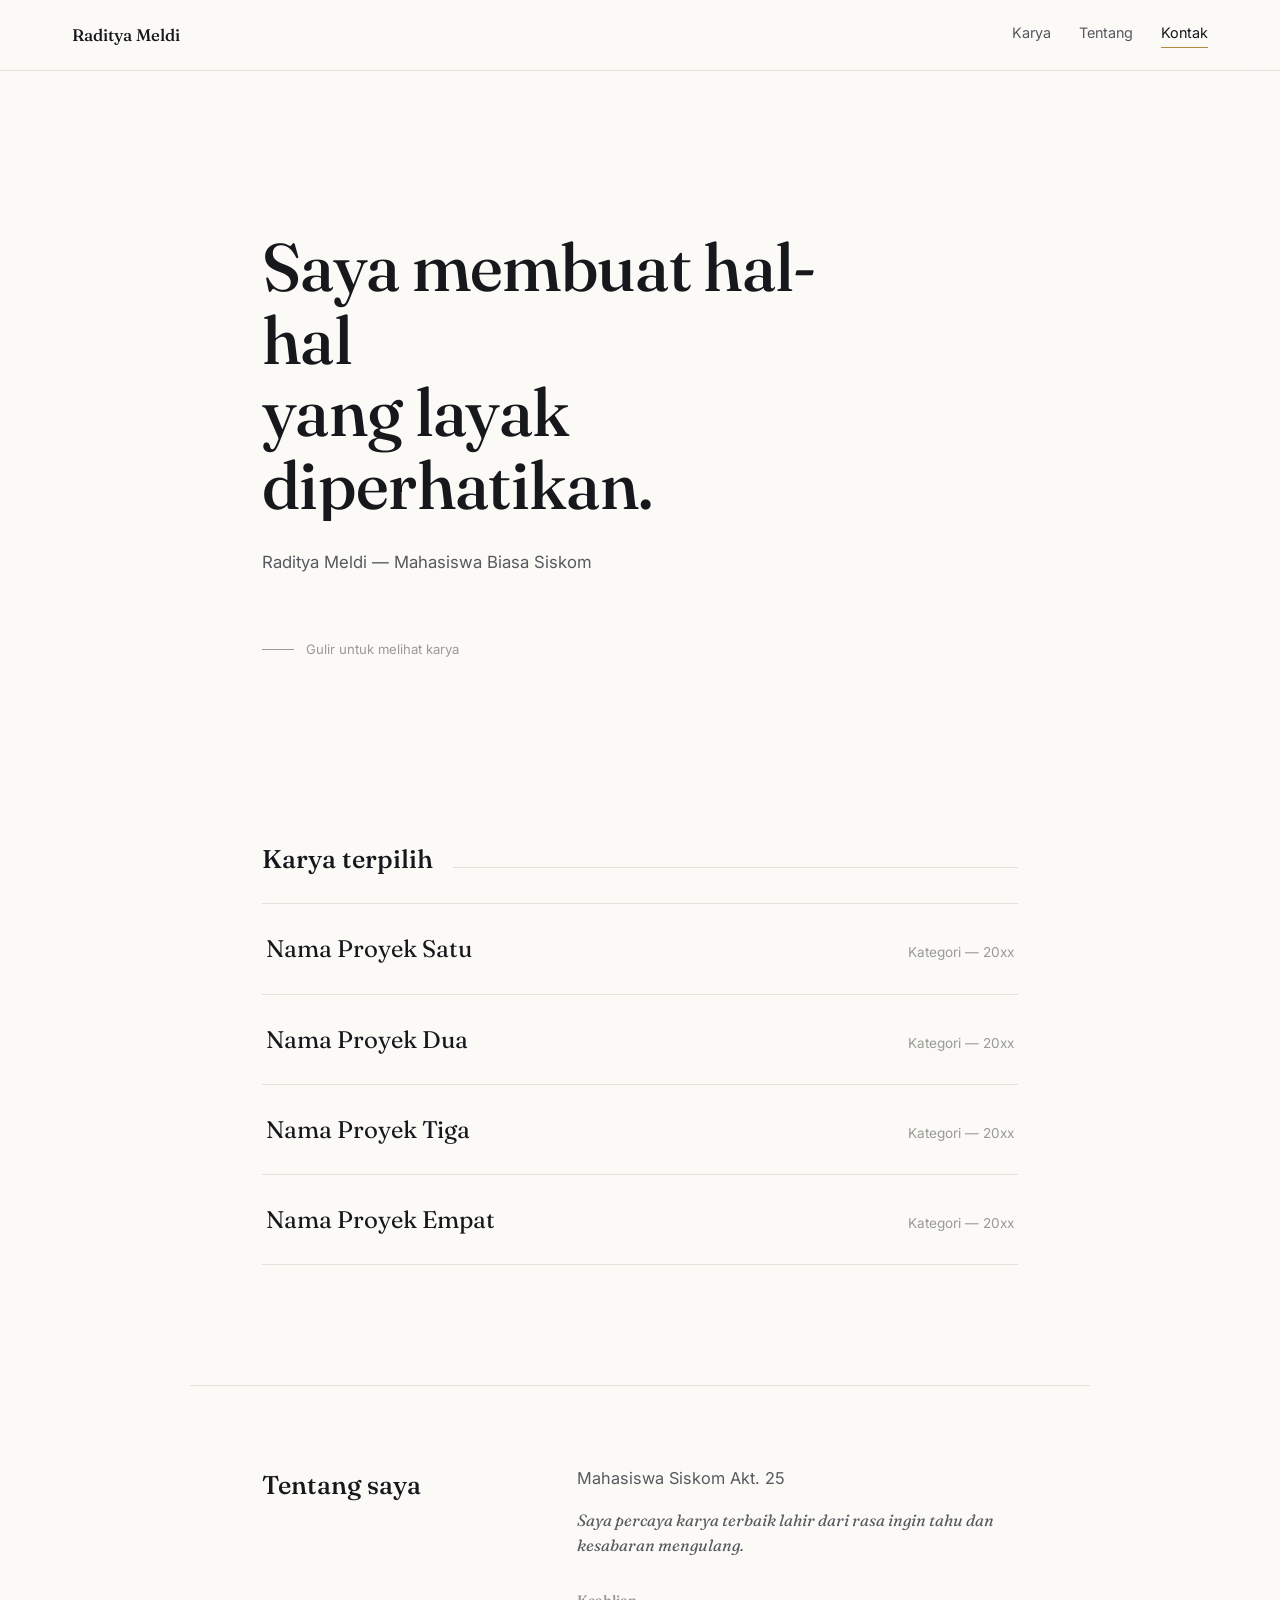
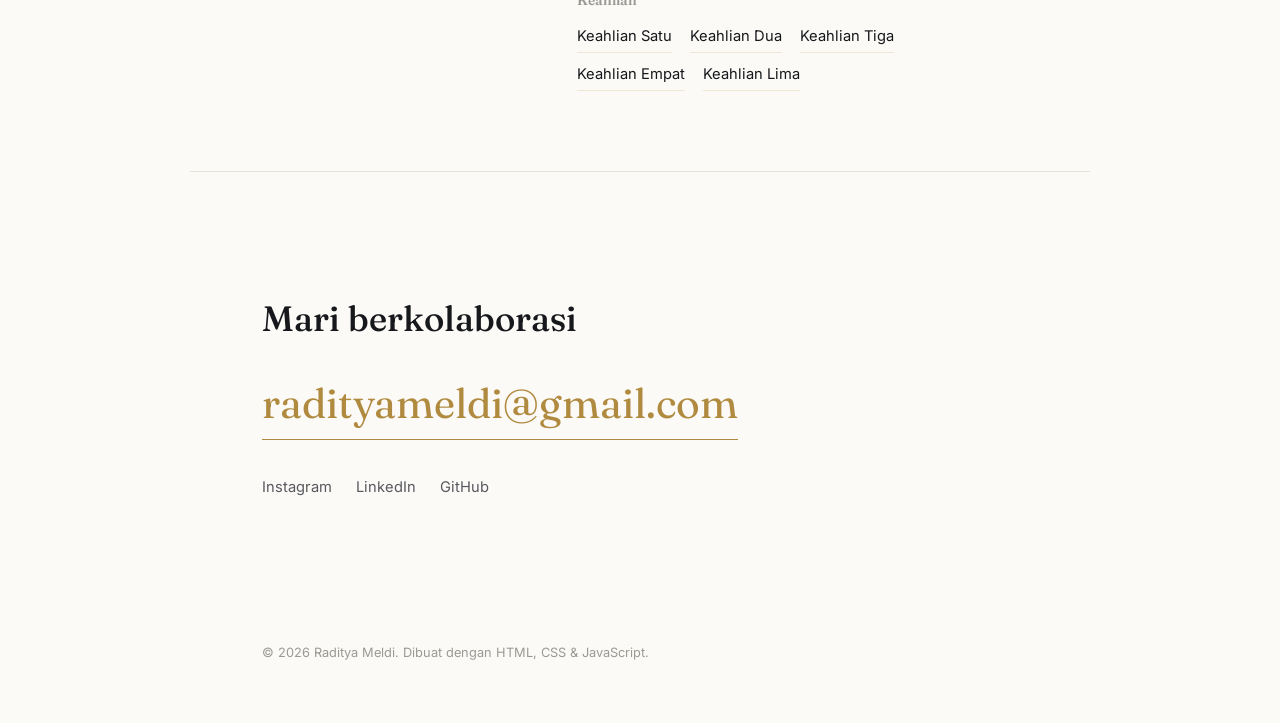
==== index.html @ feaafec4 "Update index.html" ====
<!DOCTYPE html>
<html lang="id">
<head>
<meta charset="UTF-8">
<meta name="viewport" content="width=device-width, initial-scale=1.0">
<title>Raditya Meldi — Portofolio</title>
<meta name="description" content="Portofolio pribadi Raditya Meldi — karya, tentang, dan kontak.">

<link rel="preconnect" href="https://fonts.googleapis.com">
<link rel="preconnect" href="https://fonts.gstatic.com" crossorigin>
<link href="https://fonts.googleapis.com/css2?family=Fraunces:ital,opsz,wght@0,9..144,400;0,9..144,500;0,9..144,600;1,9..144,400&family=Inter:wght@400;500;600&display=swap" rel="stylesheet">

<link rel="stylesheet" href="style.css">
</head>
<body>

<a href="#konten" class="skip-link">Lewati ke konten</a>

<header class="site-header">
  <a href="#" class="logo">Raditya Meldi</a>
  <nav class="main-nav" aria-label="Navigasi utama">
    <a href="#karya" data-nav="karya">Karya</a>
    <a href="#tentang" data-nav="tentang">Tentang</a>
    <a href="#kontak" data-nav="kontak">Kontak</a>
  </nav>
</header>

<main id="konten">

  <!-- ===== HERO ===== -->
  <section class="hero">
    <h1 class="hero-title">
      <span class="line-wrap"><span class="line">Saya membuat hal-hal</span></span>
      <span class="line-wrap"><span class="line">yang layak diperhatikan.</span></span>
    </h1>
    <p class="hero-sub">
      Raditya Meldi — Mahasiswa Biasa Siskom
    </p>
    <div class="scroll-cue">
      <span class="scroll-line" aria-hidden="true"></span>
      <span>Gulir untuk melihat karya</span>
    </div>
  </section>

  <!-- ===== KARYA / WORK ===== -->
  <section class="work" id="karya">
    <div class="section-head">
      <h2>Karya terpilih</h2>
      <span class="section-rule" aria-hidden="true"></span>
    </div>

    <ul class="project-list" id="projectList">
      <li class="project-row" data-color="#B08A3E">
        <a href="#" class="project-link">
          <span class="project-title">Nama Proyek Satu</span>
          <span class="project-meta">Kategori — 20xx</span>
        </a>
      </li>
      <li class="project-row" data-color="#5B6B73">
        <a href="#" class="project-link">
          <span class="project-title">Nama Proyek Dua</span>
          <span class="project-meta">Kategori — 20xx</span>
        </a>
      </li>
      <li class="project-row" data-color="#7C6A55">
        <a href="#" class="project-link">
          <span class="project-title">Nama Proyek Tiga</span>
          <span class="project-meta">Kategori — 20xx</span>
        </a>
      </li>
      <li class="project-row" data-color="#3F5147">
        <a href="#" class="project-link">
          <span class="project-title">Nama Proyek Empat</span>
          <span class="project-meta">Kategori — 20xx</span>
        </a>
      </li>
    </ul>

    <!-- Kotak pratinjau yang mengikuti kursor saat hover di baris proyek -->
    <div class="project-preview" id="projectPreview" aria-hidden="true"></div>
  </section>

  <!-- ===== TENTANG / ABOUT ===== -->
  <section class="about" id="tentang">
    <div class="about-head">
      <h2>Tentang saya</h2>
    </div>
    <div class="about-body">
      <p>
        Mahasiswa Siskom Akt. 25
      </p>
      <p class="about-tagline">
        Saya percaya karya terbaik lahir dari rasa ingin tahu dan kesabaran mengulang.
      </p>

      <div class="skills">
        <h3>Keahlian</h3>
        <ul class="skills-list">
          <li>Keahlian Satu</li>
          <li>Keahlian Dua</li>
          <li>Keahlian Tiga</li>
          <li>Keahlian Empat</li>
          <li>Keahlian Lima</li>
        </ul>
      </div>
    </div>
  </section>

  <!-- ===== KONTAK / CONTACT ===== -->
  <section class="contact" id="kontak">
    <h2>Mari berkolaborasi</h2>
    <a href="mailto:radityameldi@gmail.com" class="contact-email">radityameldi@gmail.com</a>
    <nav class="social-links" aria-label="Tautan sosial">
      <a href="https://www.instagram.com/raditya_meldi" target="_blank" rel="noopener">Instagram</a>
      <a href="#" target="_blank" rel="noopener">LinkedIn</a>
      <a href="https://github.com/radityameldi" target="_blank" rel="noopener">GitHub</a>
    </nav>
  </section>

</main>

<footer class="site-footer">
  <p>© <span id="year"></span> Raditya Meldi. Dibuat dengan HTML, CSS &amp; JavaScript.</p>
</footer>

<script src="app.js"></script>
</body>
</html>
---- style.css ----
/* ============================================
   TOKEN — ganti nilai di sini untuk mengubah
   tema warna & tipografi di seluruh halaman
   ============================================ */
:root {
  --paper: #fbfaf7;
  --ink: #17181c;
  --ink-soft: #58595f;
  --ink-faint: #9a9a95;
  --accent: #b08a3e;
  --accent-tint: #efe6d3;
  --line: #e4e1d8;

  --font-display: "Fraunces", Georgia, serif;
  --font-body: "Inter", -apple-system, BlinkMacSystemFont, sans-serif;

  --max-width: 900px;
  --edge: clamp(24px, 6vw, 72px);

  --ease: cubic-bezier(0.4, 0, 0.2, 1);
}

/* ============================================
   RESET DASAR
   ============================================ */
*, *::before, *::after { box-sizing: border-box; }

html {
  scroll-behavior: smooth;
}

body {
  margin: 0;
  background: var(--paper);
  color: var(--ink);
  font-family: var(--font-body);
  font-size: 16px;
  line-height: 1.55;
  -webkit-font-smoothing: antialiased;
}

h1, h2, h3 {
  font-family: var(--font-display);
  font-weight: 500;
  margin: 0;
  color: var(--ink);
}

p { margin: 0 0 1em; }

a {
  color: inherit;
  text-decoration: none;
}

ul { list-style: none; margin: 0; padding: 0; }

img { max-width: 100%; display: block; }

/* Fokus keyboard yang jelas terlihat */
a:focus-visible,
button:focus-visible {
  outline: 2px solid var(--accent);
  outline-offset: 3px;
  border-radius: 2px;
}

.skip-link {
  position: absolute;
  left: -999px;
  top: auto;
  background: var(--ink);
  color: var(--paper);
  padding: 12px 20px;
  z-index: 100;
}
.skip-link:focus {
  left: var(--edge);
  top: 16px;
}

@media (prefers-reduced-motion: reduce) {
  html { scroll-behavior: auto; }
  *, *::before, *::after {
    animation-duration: 0.01ms !important;
    transition-duration: 0.01ms !important;
  }
}

/* ============================================
   HEADER
   ============================================ */
.site-header {
  position: sticky;
  top: 0;
  z-index: 20;
  display: flex;
  align-items: center;
  justify-content: space-between;
  padding: 22px var(--edge);
  background: color-mix(in srgb, var(--paper) 88%, transparent);
  backdrop-filter: blur(8px);
  border-bottom: 1px solid var(--line);
}

.logo {
  font-family: var(--font-display);
  font-size: 1.05rem;
  font-weight: 500;
}

.main-nav {
  display: flex;
  gap: 28px;
}

.main-nav a {
  font-size: 0.9rem;
  color: var(--ink-soft);
  position: relative;
  padding-bottom: 3px;
  transition: color 0.25s var(--ease);
}

.main-nav a::after {
  content: "";
  position: absolute;
  left: 0;
  bottom: 0;
  width: 100%;
  height: 1px;
  background: var(--accent);
  transform: scaleX(0);
  transform-origin: left;
  transition: transform 0.3s var(--ease);
}

.main-nav a:hover,
.main-nav a.active {
  color: var(--ink);
}

.main-nav a:hover::after,
.main-nav a.active::after {
  transform: scaleX(1);
}

/* ============================================
   HERO
   ============================================ */
.hero {
  max-width: var(--max-width);
  margin: 0 auto;
  padding: clamp(80px, 16vw, 160px) var(--edge) clamp(60px, 10vw, 100px);
}

.hero-title {
  font-size: clamp(2.4rem, 6vw, 4.2rem);
  line-height: 1.08;
  letter-spacing: -0.01em;
  max-width: 14ch;
}

.line-wrap {
  display: block;
  overflow: hidden;
}

.line {
  display: block;
  transform: translateY(110%);
  opacity: 0;
  transition: transform 0.9s var(--ease), opacity 0.9s var(--ease);
}

body.loaded .line-wrap:nth-child(1) .line { transition-delay: 0.05s; }
body.loaded .line { transform: translateY(0); opacity: 1; }

.hero-sub {
  margin-top: 28px;
  max-width: 46ch;
  color: var(--ink-soft);
  font-size: 1.05rem;
}

.scroll-cue {
  margin-top: 64px;
  display: flex;
  align-items: center;
  gap: 12px;
  font-size: 0.82rem;
  color: var(--ink-faint);
}

.scroll-line {
  width: 32px;
  height: 1px;
  background: var(--ink-faint);
}

/* ============================================
   WORK / KARYA
   ============================================ */
.work {
  max-width: var(--max-width);
  margin: 0 auto;
  padding: clamp(40px, 8vw, 80px) var(--edge) clamp(80px, 10vw, 120px);
  position: relative;
}

.section-head {
  display: flex;
  align-items: baseline;
  gap: 20px;
  margin-bottom: 24px;
}

.section-head h2 {
  font-size: 1.6rem;
}

.section-rule {
  flex: 1;
  height: 1px;
  background: var(--line);
}

.project-row {
  border-top: 1px solid var(--line);
}

.project-row:last-child {
  border-bottom: 1px solid var(--line);
}

.project-link {
  display: flex;
  align-items: baseline;
  justify-content: space-between;
  gap: 24px;
  padding: 26px 4px;
  transition: padding-left 0.3s var(--ease), color 0.3s var(--ease);
}

.project-link:hover,
.project-link:focus-visible {
  padding-left: 14px;
  color: var(--accent);
}

.project-title {
  font-family: var(--font-display);
  font-size: clamp(1.15rem, 2.4vw, 1.5rem);
}

.project-meta {
  font-size: 0.85rem;
  color: var(--ink-faint);
  white-space: nowrap;
}

/* Pratinjau proyek yang mengikuti kursor (desktop) */
.project-preview {
  position: fixed;
  top: 0;
  left: 0;
  width: 220px;
  height: 150px;
  border-radius: 4px;
  pointer-events: none;
  opacity: 0;
  transform: translate(-50%, -50%) scale(0.9);
  transition: opacity 0.25s var(--ease), transform 0.25s var(--ease);
  z-index: 30;
  box-shadow: 0 20px 40px -12px rgba(0, 0, 0, 0.25);
}

.project-preview.visible {
  opacity: 1;
  transform: translate(-50%, -50%) scale(1);
}

@media (max-width: 720px) {
  .project-preview { display: none; }
}

/* ============================================
   ABOUT / TENTANG
   ============================================ */
.about {
  max-width: var(--max-width);
  margin: 0 auto;
  padding: clamp(40px, 8vw, 80px) var(--edge);
  display: grid;
  grid-template-columns: 1fr 1.6fr;
  gap: 40px;
  border-top: 1px solid var(--line);
}

.about-head h2 {
  font-size: 1.6rem;
  position: sticky;
  top: 100px;
}

.about-body p {
  max-width: 60ch;
  color: var(--ink-soft);
  font-size: 1.02rem;
}

.about-tagline {
  font-style: italic;
  color: var(--ink);
  font-family: var(--font-display);
  font-size: 1.15rem;
}

.skills {
  margin-top: 32px;
}

.skills h3 {
  font-size: 0.85rem;
  font-weight: 600;
  color: var(--ink-faint);
  margin-bottom: 14px;
}

.skills-list {
  display: flex;
  flex-wrap: wrap;
  gap: 10px 18px;
}

.skills-list li {
  font-size: 0.92rem;
  padding-bottom: 4px;
  border-bottom: 1px solid var(--accent-tint);
}

@media (max-width: 640px) {
  .about {
    grid-template-columns: 1fr;
  }
  .about-head h2 { position: static; }
}

/* ============================================
   CONTACT / KONTAK
   ============================================ */
.contact {
  max-width: var(--max-width);
  margin: 0 auto;
  padding: clamp(60px, 12vw, 120px) var(--edge);
  border-top: 1px solid var(--line);
  text-align: left;
}

.contact h2 {
  font-size: clamp(1.6rem, 4vw, 2.2rem);
  margin-bottom: 24px;
}

.contact-email {
  display: inline-block;
  font-family: var(--font-display);
  font-size: clamp(1.6rem, 5vw, 2.6rem);
  color: var(--accent);
  border-bottom: 1px solid currentColor;
  padding-bottom: 4px;
  transition: opacity 0.25s var(--ease);
}

.contact-email:hover { opacity: 0.7; }

.social-links {
  margin-top: 36px;
  display: flex;
  gap: 24px;
}

.social-links a {
  font-size: 0.92rem;
  color: var(--ink-soft);
  transition: color 0.25s var(--ease);
}

.social-links a:hover { color: var(--ink); }

/* ============================================
   FOOTER
   ============================================ */
.site-footer {
  max-width: var(--max-width);
  margin: 0 auto;
  padding: 24px var(--edge) 48px;
  font-size: 0.8rem;
  color: var(--ink-faint);
}

/* ============================================
   RESPONSIVE — mobile
   ============================================ */
@media (max-width: 560px) {
  .site-header {
    padding: 18px 20px;
  }
  .main-nav {
    gap: 16px;
  }
  .hero, .work, .about, .contact, .site-footer {
    padding-left: 20px;
    padding-right: 20px;
  }
  .project-link {
    flex-direction: column;
    align-items: flex-start;
    gap: 6px;
  }
}
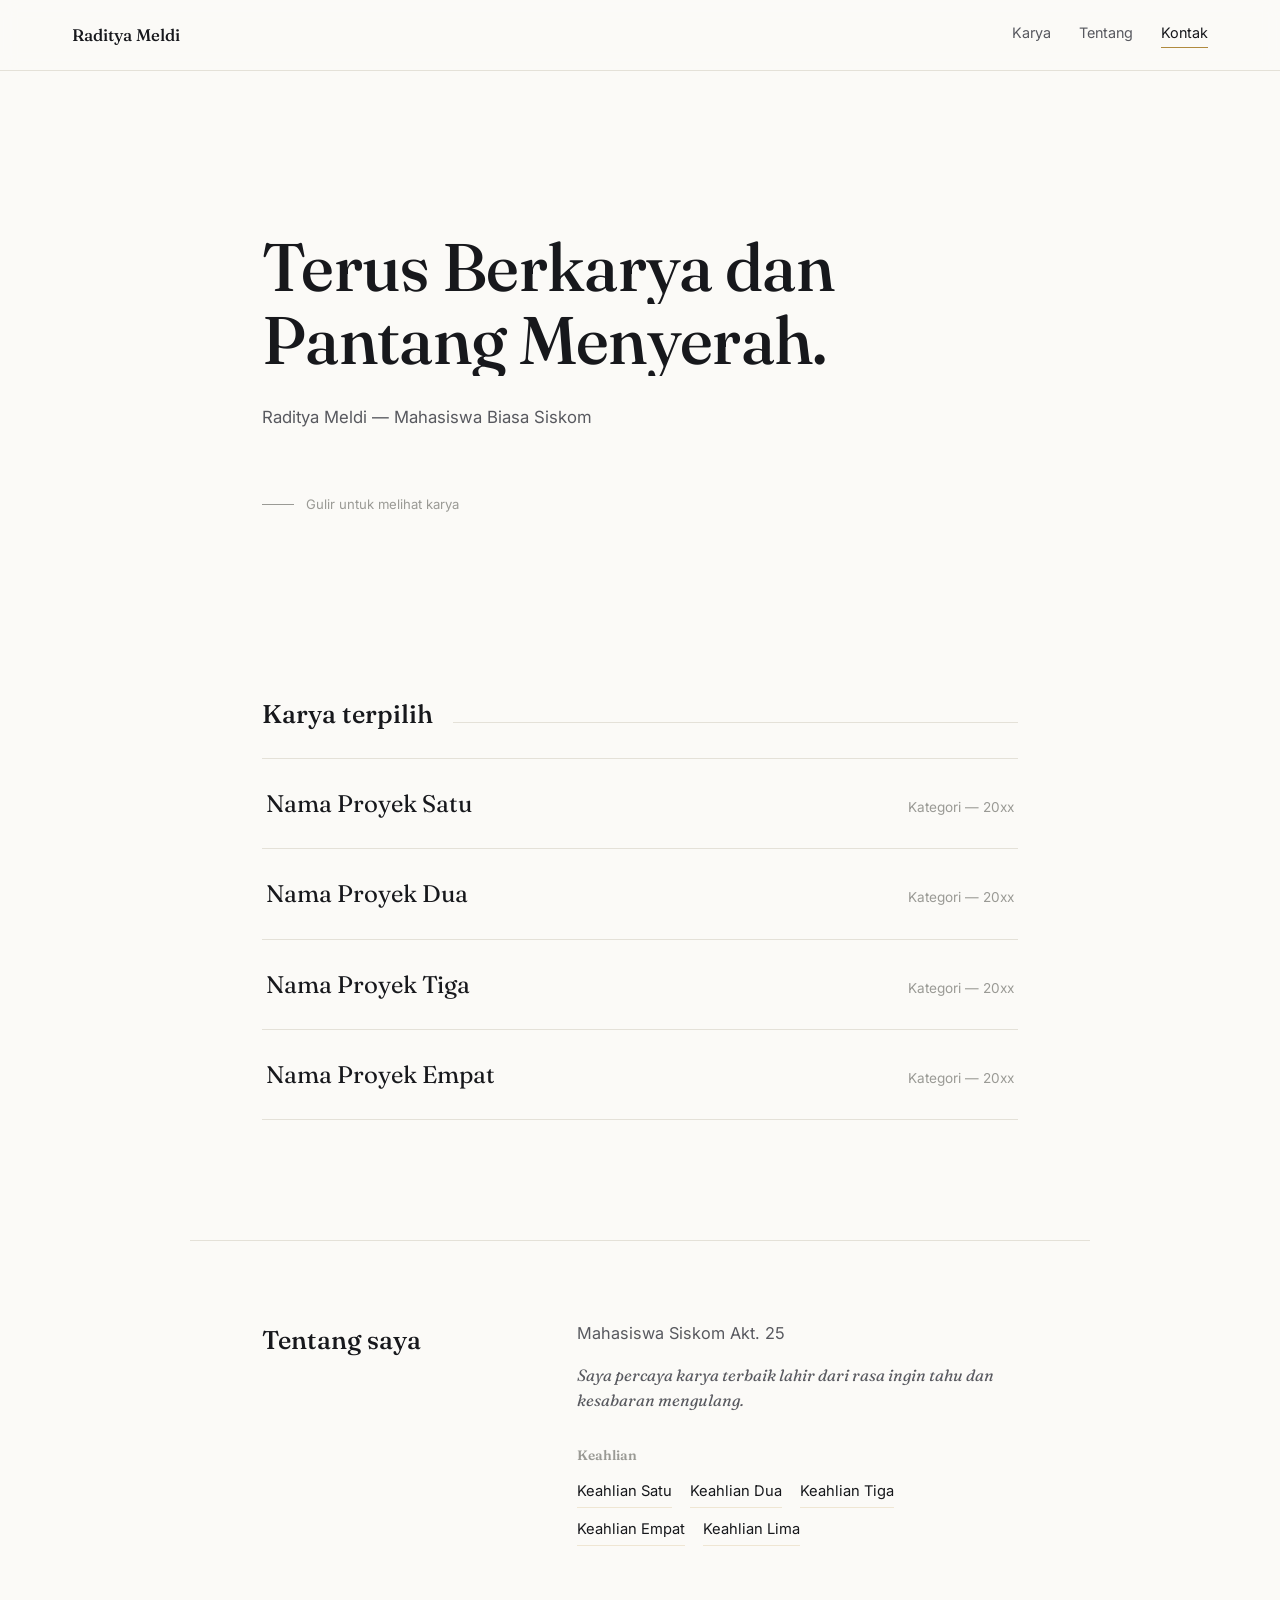
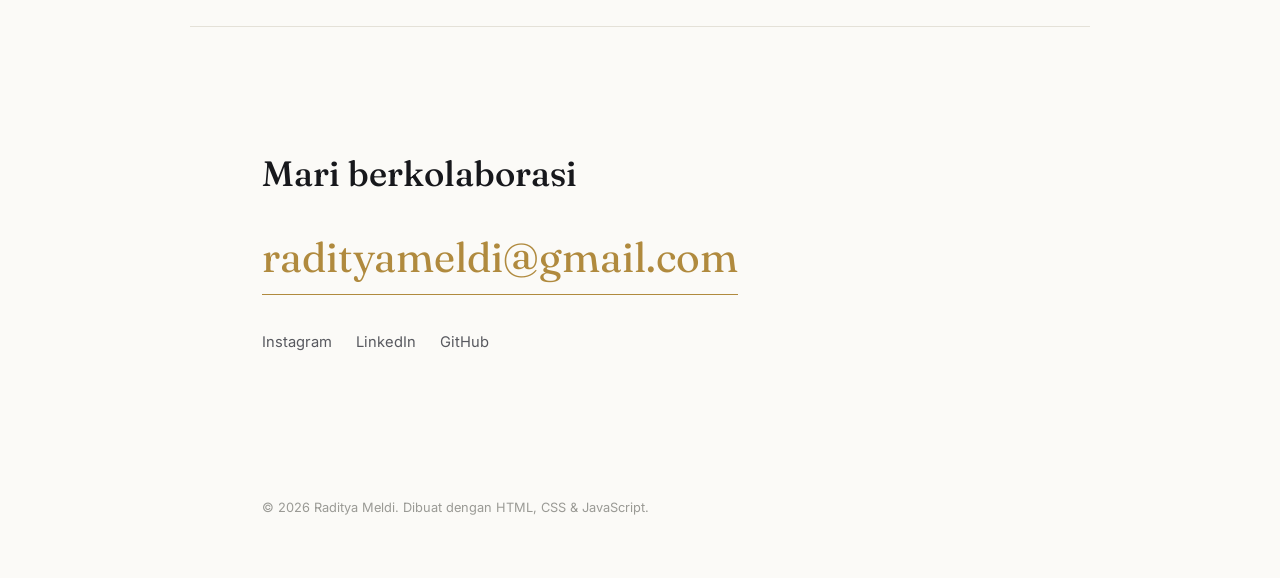
==== commit 2dcd7397: "Update index.html" ====
--- a/index.html
+++ b/index.html
@@ -30,8 +30,8 @@
   <!-- ===== HERO ===== -->
   <section class="hero">
     <h1 class="hero-title">
-      <span class="line-wrap"><span class="line">Saya membuat hal-hal</span></span>
-      <span class="line-wrap"><span class="line">yang layak diperhatikan.</span></span>
+      <span class="line-wrap"><span class="line">Terus Berkarya dan</span></span>
+      <span class="line-wrap"><span class="line">Pantang Menyerah.</span></span>
     </h1>
     <p class="hero-sub">
       Raditya Meldi — Mahasiswa Biasa Siskom
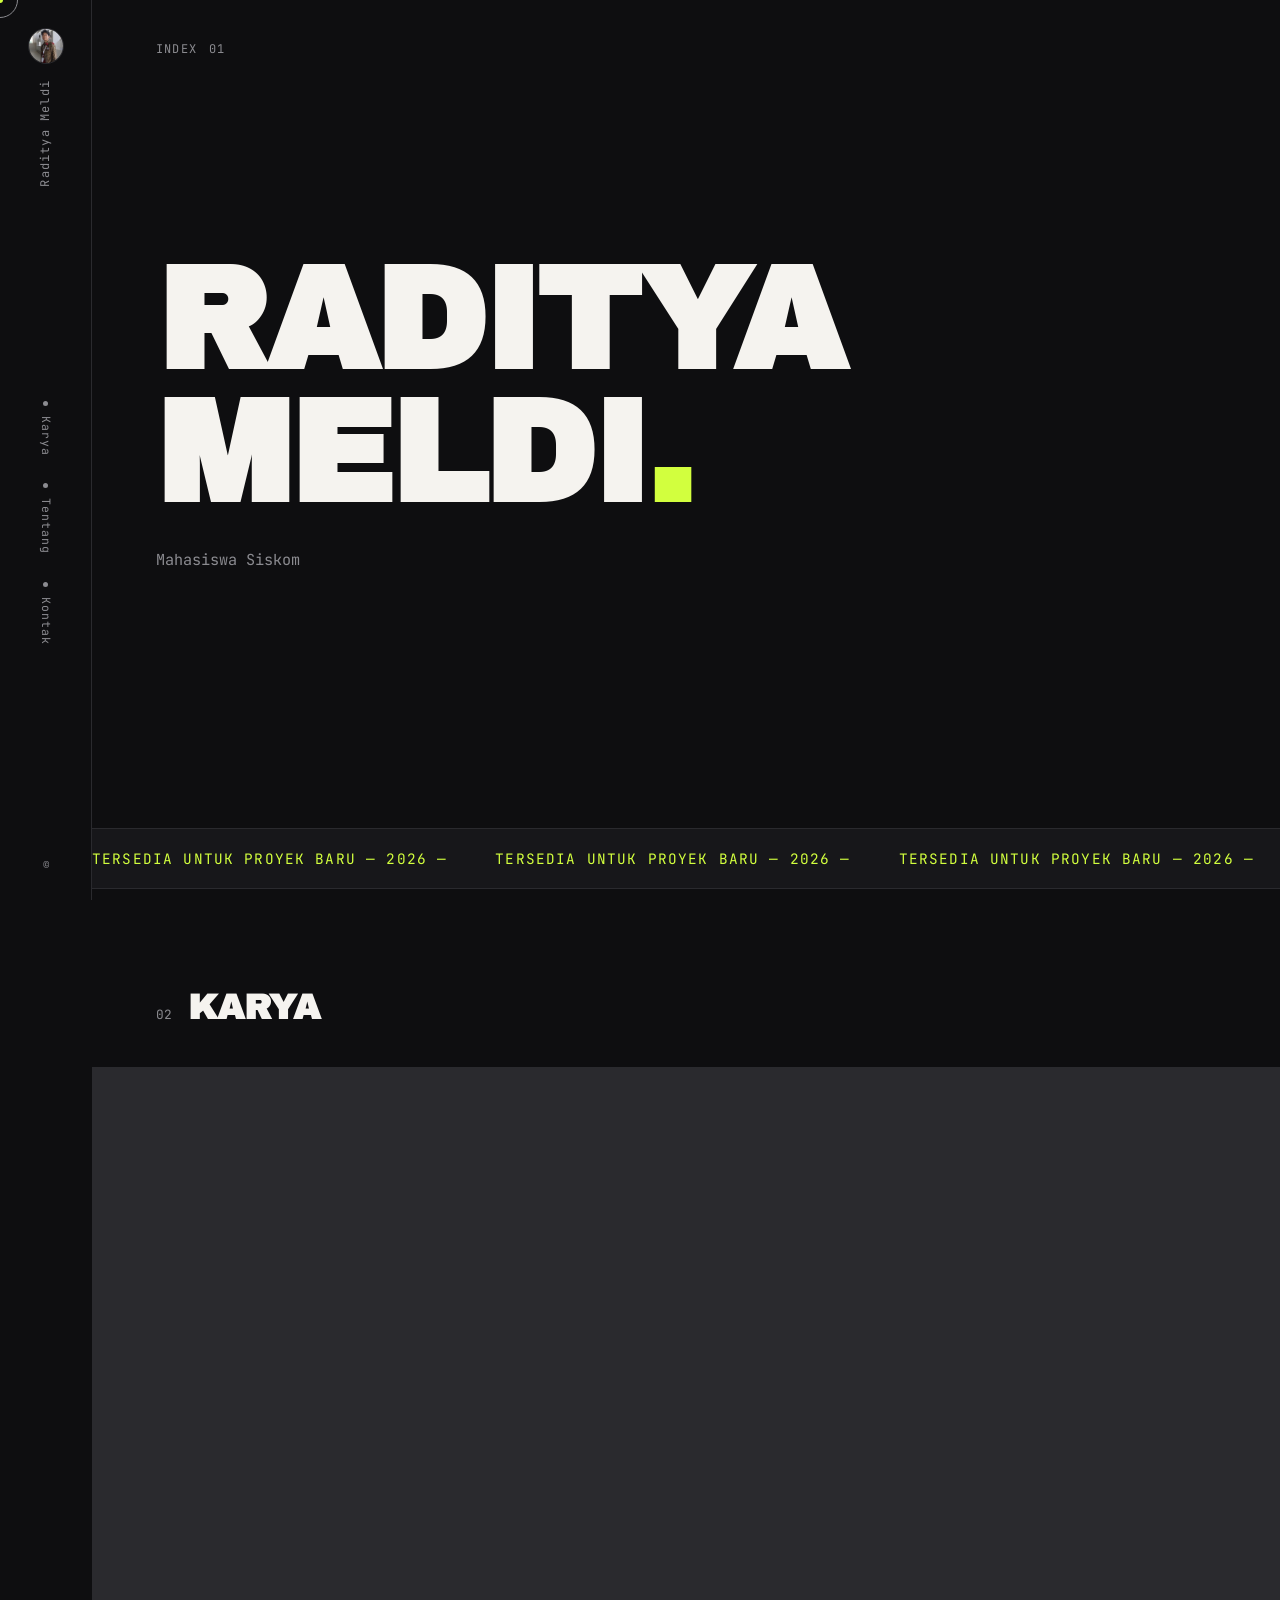
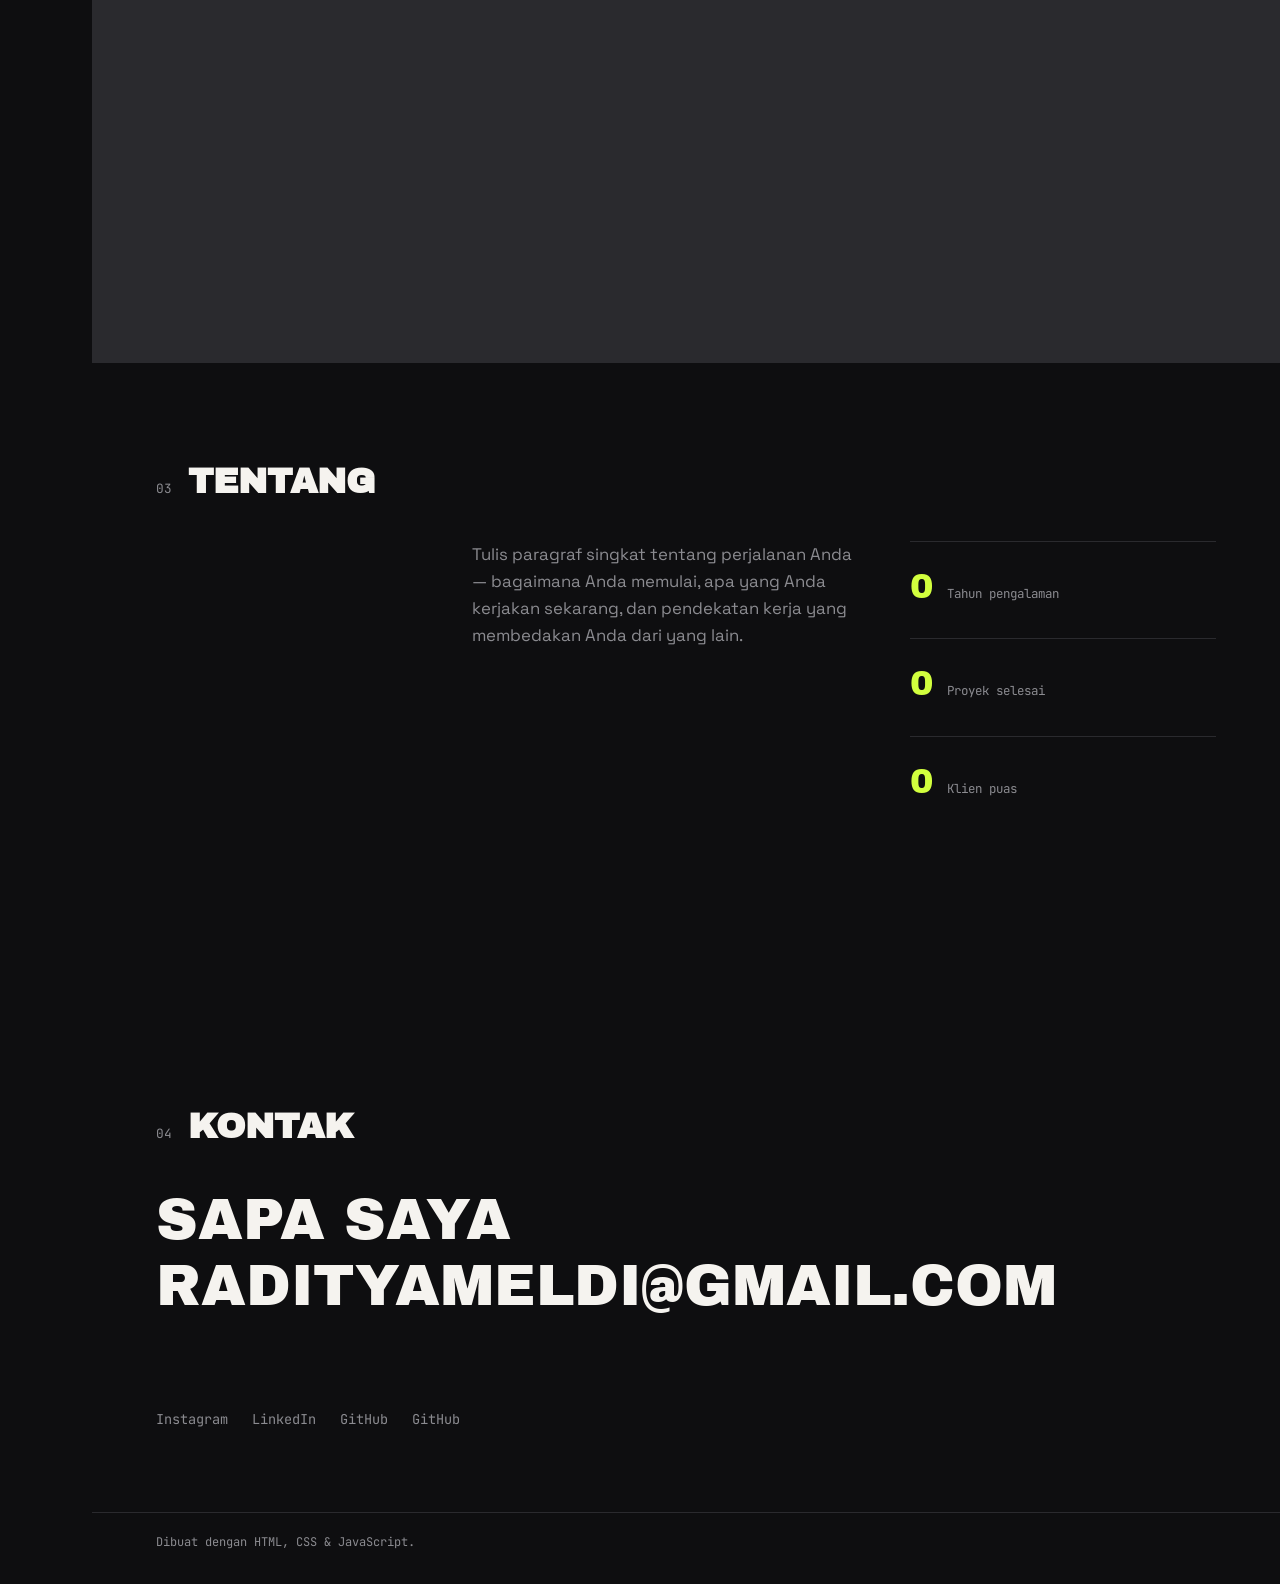
==== commit 7fb9989c: "update:update code" ====
--- a/index.html
+++ b/index.html
@@ -4,124 +4,147 @@
 <meta charset="UTF-8">
 <meta name="viewport" content="width=device-width, initial-scale=1.0">
 <title>Raditya Meldi — Portofolio</title>
-<meta name="description" content="Portofolio pribadi Raditya Meldi — karya, tentang, dan kontak.">
+<meta name="description" content="Portofolio pribadi Nama Anda — karya, tentang, dan kontak.">
 
 <link rel="preconnect" href="https://fonts.googleapis.com">
 <link rel="preconnect" href="https://fonts.gstatic.com" crossorigin>
-<link href="https://fonts.googleapis.com/css2?family=Fraunces:ital,opsz,wght@0,9..144,400;0,9..144,500;0,9..144,600;1,9..144,400&family=Inter:wght@400;500;600&display=swap" rel="stylesheet">
+<link href="https://fonts.googleapis.com/css2?family=Archivo+Black&family=Space+Grotesk:wght@400;500;600&family=JetBrains+Mono:wght@400;500&display=swap" rel="stylesheet">
 
 <link rel="stylesheet" href="style.css">
 </head>
 <body>
 
+<!-- Kursor kustom (hanya aktif di perangkat dengan mouse) -->
+<div class="cursor-dot" aria-hidden="true"></div>
+<div class="cursor-ring" aria-hidden="true"></div>
+
 <a href="#konten" class="skip-link">Lewati ke konten</a>
 
-<header class="site-header">
-  <a href="#" class="logo">Raditya Meldi</a>
-  <nav class="main-nav" aria-label="Navigasi utama">
-    <a href="#karya" data-nav="karya">Karya</a>
-    <a href="#tentang" data-nav="tentang">Tentang</a>
-    <a href="#kontak" data-nav="kontak">Kontak</a>
+<!-- ===== SIDEBAR NAVIGASI ===== -->
+<aside class="sidebar">
+  <div class="side-top">
+    <div class="side-avatar">
+      <img src="foto-saya.jpg" alt="Foto Nama Anda">
+    </div>
+    <a href="#" class="side-logo">Raditya Meldi</a>
+  </div>
+  <nav class="side-nav" aria-label="Navigasi utama">
+    <a href="#karya" data-nav="karya"><span class="dot"></span><span class="side-label">Karya</span></a>
+    <a href="#tentang" data-nav="tentang"><span class="dot"></span><span class="side-label">Tentang</span></a>
+    <a href="#kontak" data-nav="kontak"><span class="dot"></span><span class="side-label">Kontak</span></a>
   </nav>
-</header>
+  <span class="side-foot">© <span id="year"></span></span>
+</aside>
 
 <main id="konten">
 
   <!-- ===== HERO ===== -->
-  <section class="hero">
-    <h1 class="hero-title">
-      <span class="line-wrap"><span class="line">Terus Berkarya dan</span></span>
-      <span class="line-wrap"><span class="line">Pantang Menyerah.</span></span>
-    </h1>
-    <p class="hero-sub">
-      Raditya Meldi — Mahasiswa Biasa Siskom
-    </p>
-    <div class="scroll-cue">
-      <span class="scroll-line" aria-hidden="true"></span>
-      <span>Gulir untuk melihat karya</span>
+  <section class="hero-grid">
+    <div class="hero-index"><span>INDEX</span><span>01</span></div>
+    <h1 class="mega-title">Raditya<br>Meldi<span class="accent-dot">.</span></h1>
+    <p class="hero-role">Mahasiswa Siskom</p>
+  </section>
+
+  <!-- Teks berjalan -->
+  <div class="marquee" aria-hidden="true">
+    <div class="marquee-track">
+      <span>TERSEDIA UNTUK PROYEK BARU — 2026 —</span>
+      <span>TERSEDIA UNTUK PROYEK BARU — 2026 —</span>
+      <span>TERSEDIA UNTUK PROYEK BARU — 2026 —</span>
+      <span>TERSEDIA UNTUK PROYEK BARU — 2026 —</span>
+    </div>
+  </div>
+
+  <!-- ===== KARYA ===== -->
+  <section class="work" id="karya">
+    <div class="section-label"><span>02</span><h2>Karya</h2></div>
+
+    <div class="grid-gallery">
+      <article class="tile reveal" style="--tile-color:#FF3E63;">
+        <a href="#">
+          <span class="tile-num">01</span>
+          <span class="tile-title">Nama Proyek Satu</span>
+          <span class="tile-meta">Kategori · 2025</span>
+        </a>
+      </article>
+      <article class="tile reveal" style="--tile-color:#6C5CE7;">
+        <a href="#">
+          <span class="tile-num">02</span>
+          <span class="tile-title">Nama Proyek Dua</span>
+          <span class="tile-meta">Kategori · 2025</span>
+        </a>
+      </article>
+      <article class="tile reveal" style="--tile-color:#2ECC9B;">
+        <a href="#">
+          <span class="tile-num">03</span>
+          <span class="tile-title">Nama Proyek Tiga</span>
+          <span class="tile-meta">Kategori · 2024</span>
+        </a>
+      </article>
+      <article class="tile reveal" style="--tile-color:#FFB648;">
+        <a href="#">
+          <span class="tile-num">04</span>
+          <span class="tile-title">Nama Proyek Empat</span>
+          <span class="tile-meta">Kategori · 2024</span>
+        </a>
+      </article>
     </div>
   </section>
 
-  <!-- ===== KARYA / WORK ===== -->
-  <section class="work" id="karya">
-    <div class="section-head">
-      <h2>Karya terpilih</h2>
-      <span class="section-rule" aria-hidden="true"></span>
-    </div>
+  <!-- ===== TENTANG ===== -->
+  <section class="about" id="tentang">
+    <div class="section-label"><span>03</span><h2>Tentang</h2></div>
 
-    <ul class="project-list" id="projectList">
-      <li class="project-row" data-color="#B08A3E">
-        <a href="#" class="project-link">
-          <span class="project-title">Nama Proyek Satu</span>
-          <span class="project-meta">Kategori — 20xx</span>
-        </a>
-      </li>
-      <li class="project-row" data-color="#5B6B73">
-        <a href="#" class="project-link">
-          <span class="project-title">Nama Proyek Dua</span>
-          <span class="project-meta">Kategori — 20xx</span>
-        </a>
-      </li>
-      <li class="project-row" data-color="#7C6A55">
-        <a href="#" class="project-link">
-          <span class="project-title">Nama Proyek Tiga</span>
-          <span class="project-meta">Kategori — 20xx</span>
-        </a>
-      </li>
-      <li class="project-row" data-color="#3F5147">
-        <a href="#" class="project-link">
-          <span class="project-title">Nama Proyek Empat</span>
-          <span class="project-meta">Kategori — 20xx</span>
-        </a>
-      </li>
-    </ul>
+    <div class="about-grid">
+      <!-- Ganti "foto-saya.jpg" dengan nama file foto Anda -->
+      <div class="about-photo">
+        <img src="foto-saya.jpg" alt="Foto Nama Anda">
+      </div>
 
-    <!-- Kotak pratinjau yang mengikuti kursor saat hover di baris proyek -->
-    <div class="project-preview" id="projectPreview" aria-hidden="true"></div>
-  </section>
-
-  <!-- ===== TENTANG / ABOUT ===== -->
-  <section class="about" id="tentang">
-    <div class="about-head">
-      <h2>Tentang saya</h2>
-    </div>
-    <div class="about-body">
-      <p>
-        Mahasiswa Siskom Akt. 25
-      </p>
-      <p class="about-tagline">
-        Saya percaya karya terbaik lahir dari rasa ingin tahu dan kesabaran mengulang.
+      <p class="about-text">
+        Tulis paragraf singkat tentang perjalanan Anda — bagaimana Anda memulai,
+        apa yang Anda kerjakan sekarang, dan pendekatan kerja yang membedakan Anda
+        dari yang lain.
       </p>
 
-      <div class="skills">
-        <h3>Keahlian</h3>
-        <ul class="skills-list">
-          <li>Keahlian Satu</li>
-          <li>Keahlian Dua</li>
-          <li>Keahlian Tiga</li>
-          <li>Keahlian Empat</li>
-          <li>Keahlian Lima</li>
-        </ul>
+      <div class="stats">
+        <div class="stat">
+          <span class="stat-num" data-count="0">0</span>
+          <span class="stat-label">Tahun pengalaman</span>
+        </div>
+        <div class="stat">
+          <span class="stat-num" data-count="0">0</span>
+          <span class="stat-label">Proyek selesai</span>
+        </div>
+        <div class="stat">
+          <span class="stat-num" data-count="0">0</span>
+          <span class="stat-label">Klien puas</span>
+        </div>
       </div>
     </div>
   </section>
 
-  <!-- ===== KONTAK / CONTACT ===== -->
+  <!-- ===== KONTAK ===== -->
   <section class="contact" id="kontak">
-    <h2>Mari berkolaborasi</h2>
-    <a href="mailto:radityameldi@gmail.com" class="contact-email">radityameldi@gmail.com</a>
-    <nav class="social-links" aria-label="Tautan sosial">
+    <div class="section-label"><span>04</span><h2>Kontak</h2></div>
+
+    <a href="mailto:radityameldi@gmail.com" class="mega-email">
+      Sapa saya<br>radityameldi@gmail.com
+    </a>
+
+    <nav class="social-row" aria-label="Tautan sosial">
       <a href="https://www.instagram.com/raditya_meldi" target="_blank" rel="noopener">Instagram</a>
       <a href="#" target="_blank" rel="noopener">LinkedIn</a>
+      <a href="https://github.com/radityameldi" target="_blank" rel="noopener">GitHub</a>
       <a href="https://github.com/radityameldi" target="_blank" rel="noopener">GitHub</a>
     </nav>
   </section>
 
+  <footer class="site-footer-alt">
+    <p>Dibuat dengan HTML, CSS &amp; JavaScript.</p>
+  </footer>
+
 </main>
-
-<footer class="site-footer">
-  <p>© <span id="year"></span> Raditya Meldi. Dibuat dengan HTML, CSS &amp; JavaScript.</p>
-</footer>
 
 <script src="app.js"></script>
 </body>
--- a/style.css
+++ b/style.css
@@ -3,84 +3,62 @@
    tema warna & tipografi di seluruh halaman
    ============================================ */
 :root {
-  --paper: #fbfaf7;
-  --ink: #17181c;
-  --ink-soft: #58595f;
-  --ink-faint: #9a9a95;
-  --accent: #b08a3e;
-  --accent-tint: #efe6d3;
-  --line: #e4e1d8;
-
-  --font-display: "Fraunces", Georgia, serif;
-  --font-body: "Inter", -apple-system, BlinkMacSystemFont, sans-serif;
-
-  --max-width: 900px;
-  --edge: clamp(24px, 6vw, 72px);
-
-  --ease: cubic-bezier(0.4, 0, 0.2, 1);
+  --bg: #0e0e10;
+  --bg-alt: #17171a;
+  --fg: #f5f3ef;
+  --fg-dim: #8b8b90;
+  --accent: #d2ff3e;
+  --accent-2: #6c5ce7;
+  --line: #2a2a2e;
+
+  --font-display: "Archivo Black", "Space Grotesk", sans-serif;
+  --font-body: "Space Grotesk", sans-serif;
+  --font-mono: "JetBrains Mono", monospace;
+
+  --sidebar-w: 92px;
+  --edge: clamp(24px, 5vw, 64px);
+  --ease: cubic-bezier(0.16, 1, 0.3, 1);
 }
 
 /* ============================================
    RESET DASAR
    ============================================ */
 *, *::before, *::after { box-sizing: border-box; }
-
-html {
-  scroll-behavior: smooth;
-}
 
 body {
   margin: 0;
-  background: var(--paper);
-  color: var(--ink);
+  background: var(--bg);
+  color: var(--fg);
   font-family: var(--font-body);
-  font-size: 16px;
-  line-height: 1.55;
+  line-height: 1.6;
   -webkit-font-smoothing: antialiased;
 }
 
-h1, h2, h3 {
-  font-family: var(--font-display);
-  font-weight: 500;
-  margin: 0;
-  color: var(--ink);
-}
-
-p { margin: 0 0 1em; }
-
-a {
-  color: inherit;
-  text-decoration: none;
-}
-
+h1, h2 { margin: 0; }
+p { margin: 0; }
 ul { list-style: none; margin: 0; padding: 0; }
-
-img { max-width: 100%; display: block; }
-
-/* Fokus keyboard yang jelas terlihat */
+a { color: inherit; text-decoration: none; }
+
 a:focus-visible,
 button:focus-visible {
   outline: 2px solid var(--accent);
   outline-offset: 3px;
-  border-radius: 2px;
 }
 
 .skip-link {
   position: absolute;
   left: -999px;
-  top: auto;
-  background: var(--ink);
-  color: var(--paper);
+  background: var(--fg);
+  color: var(--bg);
   padding: 12px 20px;
   z-index: 100;
 }
 .skip-link:focus {
-  left: var(--edge);
+  left: 16px;
   top: 16px;
 }
 
 @media (prefers-reduced-motion: reduce) {
-  html { scroll-behavior: auto; }
   *, *::before, *::after {
     animation-duration: 0.01ms !important;
     transition-duration: 0.01ms !important;
@@ -88,334 +66,460 @@
 }
 
 /* ============================================
-   HEADER
-   ============================================ */
-.site-header {
-  position: sticky;
-  top: 0;
-  z-index: 20;
-  display: flex;
-  align-items: center;
-  justify-content: space-between;
-  padding: 22px var(--edge);
-  background: color-mix(in srgb, var(--paper) 88%, transparent);
-  backdrop-filter: blur(8px);
-  border-bottom: 1px solid var(--line);
-}
-
-.logo {
-  font-family: var(--font-display);
-  font-size: 1.05rem;
-  font-weight: 500;
-}
-
-.main-nav {
-  display: flex;
-  gap: 28px;
-}
-
-.main-nav a {
-  font-size: 0.9rem;
-  color: var(--ink-soft);
-  position: relative;
-  padding-bottom: 3px;
-  transition: color 0.25s var(--ease);
-}
-
-.main-nav a::after {
-  content: "";
-  position: absolute;
-  left: 0;
-  bottom: 0;
-  width: 100%;
-  height: 1px;
-  background: var(--accent);
-  transform: scaleX(0);
-  transform-origin: left;
-  transition: transform 0.3s var(--ease);
-}
-
-.main-nav a:hover,
-.main-nav a.active {
-  color: var(--ink);
-}
-
-.main-nav a:hover::after,
-.main-nav a.active::after {
-  transform: scaleX(1);
-}
-
-/* ============================================
-   HERO
-   ============================================ */
-.hero {
-  max-width: var(--max-width);
-  margin: 0 auto;
-  padding: clamp(80px, 16vw, 160px) var(--edge) clamp(60px, 10vw, 100px);
-}
-
-.hero-title {
-  font-size: clamp(2.4rem, 6vw, 4.2rem);
-  line-height: 1.08;
-  letter-spacing: -0.01em;
-  max-width: 14ch;
-}
-
-.line-wrap {
-  display: block;
-  overflow: hidden;
-}
-
-.line {
-  display: block;
-  transform: translateY(110%);
-  opacity: 0;
-  transition: transform 0.9s var(--ease), opacity 0.9s var(--ease);
-}
-
-body.loaded .line-wrap:nth-child(1) .line { transition-delay: 0.05s; }
-body.loaded .line { transform: translateY(0); opacity: 1; }
-
-.hero-sub {
-  margin-top: 28px;
-  max-width: 46ch;
-  color: var(--ink-soft);
-  font-size: 1.05rem;
-}
-
-.scroll-cue {
-  margin-top: 64px;
-  display: flex;
-  align-items: center;
-  gap: 12px;
-  font-size: 0.82rem;
-  color: var(--ink-faint);
-}
-
-.scroll-line {
-  width: 32px;
-  height: 1px;
-  background: var(--ink-faint);
-}
-
-/* ============================================
-   WORK / KARYA
-   ============================================ */
-.work {
-  max-width: var(--max-width);
-  margin: 0 auto;
-  padding: clamp(40px, 8vw, 80px) var(--edge) clamp(80px, 10vw, 120px);
-  position: relative;
-}
-
-.section-head {
-  display: flex;
-  align-items: baseline;
-  gap: 20px;
-  margin-bottom: 24px;
-}
-
-.section-head h2 {
-  font-size: 1.6rem;
-}
-
-.section-rule {
-  flex: 1;
-  height: 1px;
-  background: var(--line);
-}
-
-.project-row {
-  border-top: 1px solid var(--line);
-}
-
-.project-row:last-child {
-  border-bottom: 1px solid var(--line);
-}
-
-.project-link {
-  display: flex;
-  align-items: baseline;
-  justify-content: space-between;
-  gap: 24px;
-  padding: 26px 4px;
-  transition: padding-left 0.3s var(--ease), color 0.3s var(--ease);
-}
-
-.project-link:hover,
-.project-link:focus-visible {
-  padding-left: 14px;
-  color: var(--accent);
-}
-
-.project-title {
-  font-family: var(--font-display);
-  font-size: clamp(1.15rem, 2.4vw, 1.5rem);
-}
-
-.project-meta {
-  font-size: 0.85rem;
-  color: var(--ink-faint);
-  white-space: nowrap;
-}
-
-/* Pratinjau proyek yang mengikuti kursor (desktop) */
-.project-preview {
+   KURSOR KUSTOM — hanya pada perangkat mouse
+   ============================================ */
+.cursor-dot, .cursor-ring {
   position: fixed;
   top: 0;
   left: 0;
-  width: 220px;
-  height: 150px;
-  border-radius: 4px;
+  border-radius: 50%;
   pointer-events: none;
+  z-index: 999;
+  transform: translate(-50%, -50%);
+  display: none;
+}
+
+.cursor-dot {
+  width: 6px;
+  height: 6px;
+  background: var(--accent);
+}
+
+.cursor-ring {
+  width: 36px;
+  height: 36px;
+  border: 1px solid var(--fg-dim);
+  transition: width 0.25s var(--ease), height 0.25s var(--ease),
+    border-color 0.25s var(--ease), transform 0.15s linear;
+}
+
+.cursor-ring.hovering {
+  width: 64px;
+  height: 64px;
+  border-color: var(--accent);
+}
+
+@media (hover: hover) and (pointer: fine) {
+  body { cursor: none; }
+  a, button { cursor: none; }
+  .cursor-dot, .cursor-ring { display: block; }
+}
+
+/* ============================================
+   SIDEBAR
+   ============================================ */
+.sidebar {
+  position: fixed;
+  top: 0;
+  left: 0;
+  width: var(--sidebar-w);
+  height: 100vh;
+  display: flex;
+  flex-direction: column;
+  align-items: center;
+  justify-content: space-between;
+  padding: 28px 0;
+  border-right: 1px solid var(--line);
+  z-index: 20;
+}
+
+.side-top {
+  display: flex;
+  flex-direction: column;
+  align-items: center;
+  gap: 16px;
+}
+
+.side-avatar {
+  width: 36px;
+  height: 36px;
+  border-radius: 50%;
+  overflow: hidden;
+  border: 1px solid var(--line);
+  flex-shrink: 0;
+}
+
+.side-avatar img {
+  width: 100%;
+  height: 100%;
+  object-fit: cover;
+}
+
+.side-logo {
+  writing-mode: vertical-rl;
+  transform: rotate(180deg);
+  font-family: var(--font-mono);
+  font-size: 0.75rem;
+  letter-spacing: 0.1em;
+  color: var(--fg-dim);
+}
+
+.side-nav {
+  display: flex;
+  flex-direction: column;
+  gap: 28px;
+}
+
+.side-nav a {
+  writing-mode: vertical-rl;
+  display: flex;
+  align-items: center;
+  gap: 10px;
+  font-family: var(--font-mono);
+  font-size: 0.72rem;
+  letter-spacing: 0.08em;
+  color: var(--fg-dim);
+  transition: color 0.3s var(--ease);
+}
+
+.side-nav a .dot {
+  width: 5px;
+  height: 5px;
+  border-radius: 50%;
+  background: var(--fg-dim);
+  transition: background 0.3s var(--ease), transform 0.3s var(--ease);
+}
+
+.side-nav a:hover,
+.side-nav a.active {
+  color: var(--fg);
+}
+
+.side-nav a:hover .dot,
+.side-nav a.active .dot {
+  background: var(--accent);
+  transform: scale(1.6);
+}
+
+.side-foot {
+  writing-mode: vertical-rl;
+  font-family: var(--font-mono);
+  font-size: 0.68rem;
+  color: var(--fg-dim);
+}
+
+/* ============================================
+   LAYOUT UTAMA
+   ============================================ */
+main {
+  margin-left: var(--sidebar-w);
+}
+
+/* ============================================
+   HERO
+   ============================================ */
+.hero-grid {
+  min-height: 92vh;
+  display: flex;
+  flex-direction: column;
+  justify-content: center;
+  padding: 0 var(--edge);
+  position: relative;
+}
+
+.hero-index {
+  position: absolute;
+  top: 40px;
+  left: var(--edge);
+  display: flex;
+  gap: 12px;
+  font-family: var(--font-mono);
+  font-size: 0.75rem;
+  color: var(--fg-dim);
+  letter-spacing: 0.1em;
+}
+
+.mega-title {
+  font-family: var(--font-display);
+  font-size: clamp(3.2rem, 13vw, 9rem);
+  line-height: 0.92;
+  letter-spacing: -0.02em;
+  text-transform: uppercase;
+}
+
+.accent-dot { color: var(--accent); }
+
+.hero-role {
+  margin-top: 28px;
+  font-family: var(--font-mono);
+  font-size: 0.95rem;
+  color: var(--fg-dim);
+  max-width: 40ch;
+}
+
+/* ============================================
+   MARQUEE — teks berjalan
+   ============================================ */
+.marquee {
+  overflow: hidden;
+  border-top: 1px solid var(--line);
+  border-bottom: 1px solid var(--line);
+  background: var(--bg-alt);
+  padding: 18px 0;
+}
+
+.marquee-track {
+  display: flex;
+  width: max-content;
+  animation: scroll-left 22s linear infinite;
+}
+
+.marquee-track span {
+  font-family: var(--font-mono);
+  font-size: 0.9rem;
+  letter-spacing: 0.08em;
+  color: var(--accent);
+  padding-right: 3rem;
+  white-space: nowrap;
+}
+
+@keyframes scroll-left {
+  from { transform: translateX(0); }
+  to { transform: translateX(-50%); }
+}
+
+/* ============================================
+   SECTION LABEL (dipakai di work/about/contact)
+   ============================================ */
+.section-label {
+  display: flex;
+  align-items: baseline;
+  gap: 16px;
+  padding: clamp(48px, 8vw, 90px) var(--edge) 32px;
+}
+
+.section-label span {
+  font-family: var(--font-mono);
+  font-size: 0.8rem;
+  color: var(--fg-dim);
+}
+
+.section-label h2 {
+  font-family: var(--font-display);
+  font-size: clamp(1.6rem, 3vw, 2.2rem);
+  text-transform: uppercase;
+}
+
+/* ============================================
+   WORK — galeri grid
+   ============================================ */
+.grid-gallery {
+  display: grid;
+  grid-template-columns: repeat(2, 1fr);
+  gap: 1px;
+  background: var(--line);
+  padding: 0 var(--edge) clamp(60px, 8vw, 100px);
+}
+
+.tile {
+  background: var(--bg);
+  aspect-ratio: 4 / 3;
   opacity: 0;
-  transform: translate(-50%, -50%) scale(0.9);
-  transition: opacity 0.25s var(--ease), transform 0.25s var(--ease);
-  z-index: 30;
-  box-shadow: 0 20px 40px -12px rgba(0, 0, 0, 0.25);
-}
-
-.project-preview.visible {
+  transform: translateY(30px);
+  transition: opacity 0.7s var(--ease), transform 0.7s var(--ease);
+}
+
+.tile.in-view {
   opacity: 1;
-  transform: translate(-50%, -50%) scale(1);
+  transform: translateY(0);
+}
+
+.tile a {
+  display: flex;
+  flex-direction: column;
+  justify-content: flex-end;
+  height: 100%;
+  padding: 24px;
+  background: linear-gradient(160deg, var(--tile-color) 0%, transparent 70%);
+  background-size: 100% 0%;
+  background-repeat: no-repeat;
+  background-position: bottom;
+  transition: background-size 0.45s var(--ease);
+}
+
+.tile a:hover {
+  background-size: 100% 100%;
+}
+
+.tile-num {
+  font-family: var(--font-mono);
+  font-size: 0.75rem;
+  color: var(--fg-dim);
+  margin-bottom: auto;
+}
+
+.tile-title {
+  font-family: var(--font-display);
+  font-size: clamp(1.2rem, 2.4vw, 1.7rem);
+  text-transform: uppercase;
+  margin-top: 16px;
+}
+
+.tile-meta {
+  font-family: var(--font-mono);
+  font-size: 0.78rem;
+  color: var(--fg-dim);
+  margin-top: 6px;
 }
 
 @media (max-width: 720px) {
-  .project-preview { display: none; }
-}
-
-/* ============================================
-   ABOUT / TENTANG
-   ============================================ */
-.about {
-  max-width: var(--max-width);
-  margin: 0 auto;
-  padding: clamp(40px, 8vw, 80px) var(--edge);
+  .grid-gallery { grid-template-columns: 1fr; }
+}
+
+/* ============================================
+   ABOUT
+   ============================================ */
+.about-grid {
   display: grid;
-  grid-template-columns: 1fr 1.6fr;
+  grid-template-columns: 0.9fr 1.3fr 1fr;
   gap: 40px;
+  padding: 0 var(--edge) clamp(60px, 8vw, 100px);
+}
+
+.about-photo {
+  aspect-ratio: 3 / 4;
+  overflow: hidden;
+  background: var(--accent);
+  opacity: 0;
+  transform: translateY(24px);
+  transition: opacity 0.7s var(--ease), transform 0.7s var(--ease);
+}
+
+.about-photo.in-view {
+  opacity: 1;
+  transform: translateY(0);
+}
+
+.about-photo img {
+  width: 100%;
+  height: 100%;
+  object-fit: cover;
+  /* Efek duotone selaras warna aksen — hapus mix-blend-mode & filter
+     di bawah ini jika ingin foto tampil dengan warna asli
+  filter: grayscale(100%) contrast(1.15);
+  mix-blend-mode: luminosity; */
+}
+
+.about-text {
+  color: var(--fg-dim);
+  font-size: 1.05rem;
+  max-width: 55ch;
+  align-self: start;
+}
+
+.stats {
+  display: flex;
+  flex-direction: column;
+  gap: 24px;
+}
+
+.stat {
+  display: flex;
+  align-items: baseline;
+  gap: 14px;
   border-top: 1px solid var(--line);
-}
-
-.about-head h2 {
-  font-size: 1.6rem;
-  position: sticky;
-  top: 100px;
-}
-
-.about-body p {
-  max-width: 60ch;
-  color: var(--ink-soft);
-  font-size: 1.02rem;
-}
-
-.about-tagline {
-  font-style: italic;
-  color: var(--ink);
+  padding-top: 16px;
+}
+
+.stat-num {
   font-family: var(--font-display);
-  font-size: 1.15rem;
-}
-
-.skills {
-  margin-top: 32px;
-}
-
-.skills h3 {
+  font-size: 2.2rem;
+  color: var(--accent);
+}
+
+.stat-label {
+  font-family: var(--font-mono);
+  font-size: 0.78rem;
+  color: var(--fg-dim);
+}
+
+@media (max-width: 720px) {
+  .about-grid { grid-template-columns: 1fr; }
+  .about-photo { max-width: 220px; aspect-ratio: 1 / 1; }
+}
+
+/* ============================================
+   CONTACT
+   ============================================ */
+.mega-email {
+  display: block;
+  margin: 0 var(--edge) clamp(50px, 8vw, 90px);
+  font-family: var(--font-display);
+  font-size: clamp(1.8rem, 6vw, 3.6rem);
+  text-transform: uppercase;
+  line-height: 1.15;
+  transition: color 0.3s var(--ease);
+}
+
+.mega-email:hover { color: var(--accent); }
+
+.social-row {
+  display: flex;
+  gap: 24px;
+  padding: 0 var(--edge) 80px;
+}
+
+.social-row a {
+  font-family: var(--font-mono);
   font-size: 0.85rem;
-  font-weight: 600;
-  color: var(--ink-faint);
-  margin-bottom: 14px;
-}
-
-.skills-list {
-  display: flex;
-  flex-wrap: wrap;
-  gap: 10px 18px;
-}
-
-.skills-list li {
-  font-size: 0.92rem;
-  padding-bottom: 4px;
-  border-bottom: 1px solid var(--accent-tint);
-}
-
+  color: var(--fg-dim);
+  border-bottom: 1px solid transparent;
+  transition: color 0.3s var(--ease), border-color 0.3s var(--ease);
+}
+
+.social-row a:hover {
+  color: var(--fg);
+  border-color: var(--accent);
+}
+
+/* ============================================
+   FOOTER
+   ============================================ */
+.site-footer-alt {
+  border-top: 1px solid var(--line);
+  padding: 20px var(--edge) 32px;
+}
+
+.site-footer-alt p {
+  font-family: var(--font-mono);
+  font-size: 0.75rem;
+  color: var(--fg-dim);
+}
+
+/* ============================================
+   RESPONSIVE — sidebar jadi bar atas di mobile
+   ============================================ */
 @media (max-width: 640px) {
-  .about {
-    grid-template-columns: 1fr;
+  .sidebar {
+    position: sticky;
+    top: 0;
+    width: 100%;
+    height: auto;
+    flex-direction: row;
+    justify-content: space-between;
+    padding: 16px 20px;
+    border-right: none;
+    border-bottom: 1px solid var(--line);
+    background: var(--bg);
   }
-  .about-head h2 { position: static; }
-}
-
-/* ============================================
-   CONTACT / KONTAK
-   ============================================ */
-.contact {
-  max-width: var(--max-width);
-  margin: 0 auto;
-  padding: clamp(60px, 12vw, 120px) var(--edge);
-  border-top: 1px solid var(--line);
-  text-align: left;
-}
-
-.contact h2 {
-  font-size: clamp(1.6rem, 4vw, 2.2rem);
-  margin-bottom: 24px;
-}
-
-.contact-email {
-  display: inline-block;
-  font-family: var(--font-display);
-  font-size: clamp(1.6rem, 5vw, 2.6rem);
-  color: var(--accent);
-  border-bottom: 1px solid currentColor;
-  padding-bottom: 4px;
-  transition: opacity 0.25s var(--ease);
-}
-
-.contact-email:hover { opacity: 0.7; }
-
-.social-links {
-  margin-top: 36px;
-  display: flex;
-  gap: 24px;
-}
-
-.social-links a {
-  font-size: 0.92rem;
-  color: var(--ink-soft);
-  transition: color 0.25s var(--ease);
-}
-
-.social-links a:hover { color: var(--ink); }
-
-/* ============================================
-   FOOTER
-   ============================================ */
-.site-footer {
-  max-width: var(--max-width);
-  margin: 0 auto;
-  padding: 24px var(--edge) 48px;
-  font-size: 0.8rem;
-  color: var(--ink-faint);
-}
-
-/* ============================================
-   RESPONSIVE — mobile
-   ============================================ */
-@media (max-width: 560px) {
-  .site-header {
-    padding: 18px 20px;
+
+  .side-top {
+    flex-direction: row;
   }
-  .main-nav {
-    gap: 16px;
+
+  .side-logo, .side-nav a, .side-foot {
+    writing-mode: horizontal-tb;
+    transform: none;
   }
-  .hero, .work, .about, .contact, .site-footer {
-    padding-left: 20px;
-    padding-right: 20px;
+
+  .side-nav {
+    flex-direction: row;
+    gap: 18px;
   }
-  .project-link {
-    flex-direction: column;
-    align-items: flex-start;
-    gap: 6px;
-  }
-}
+
+  .side-foot { display: none; }
+
+  main { margin-left: 0; }
+
+  .hero-grid { min-height: 70vh; padding-top: 60px; }
+}
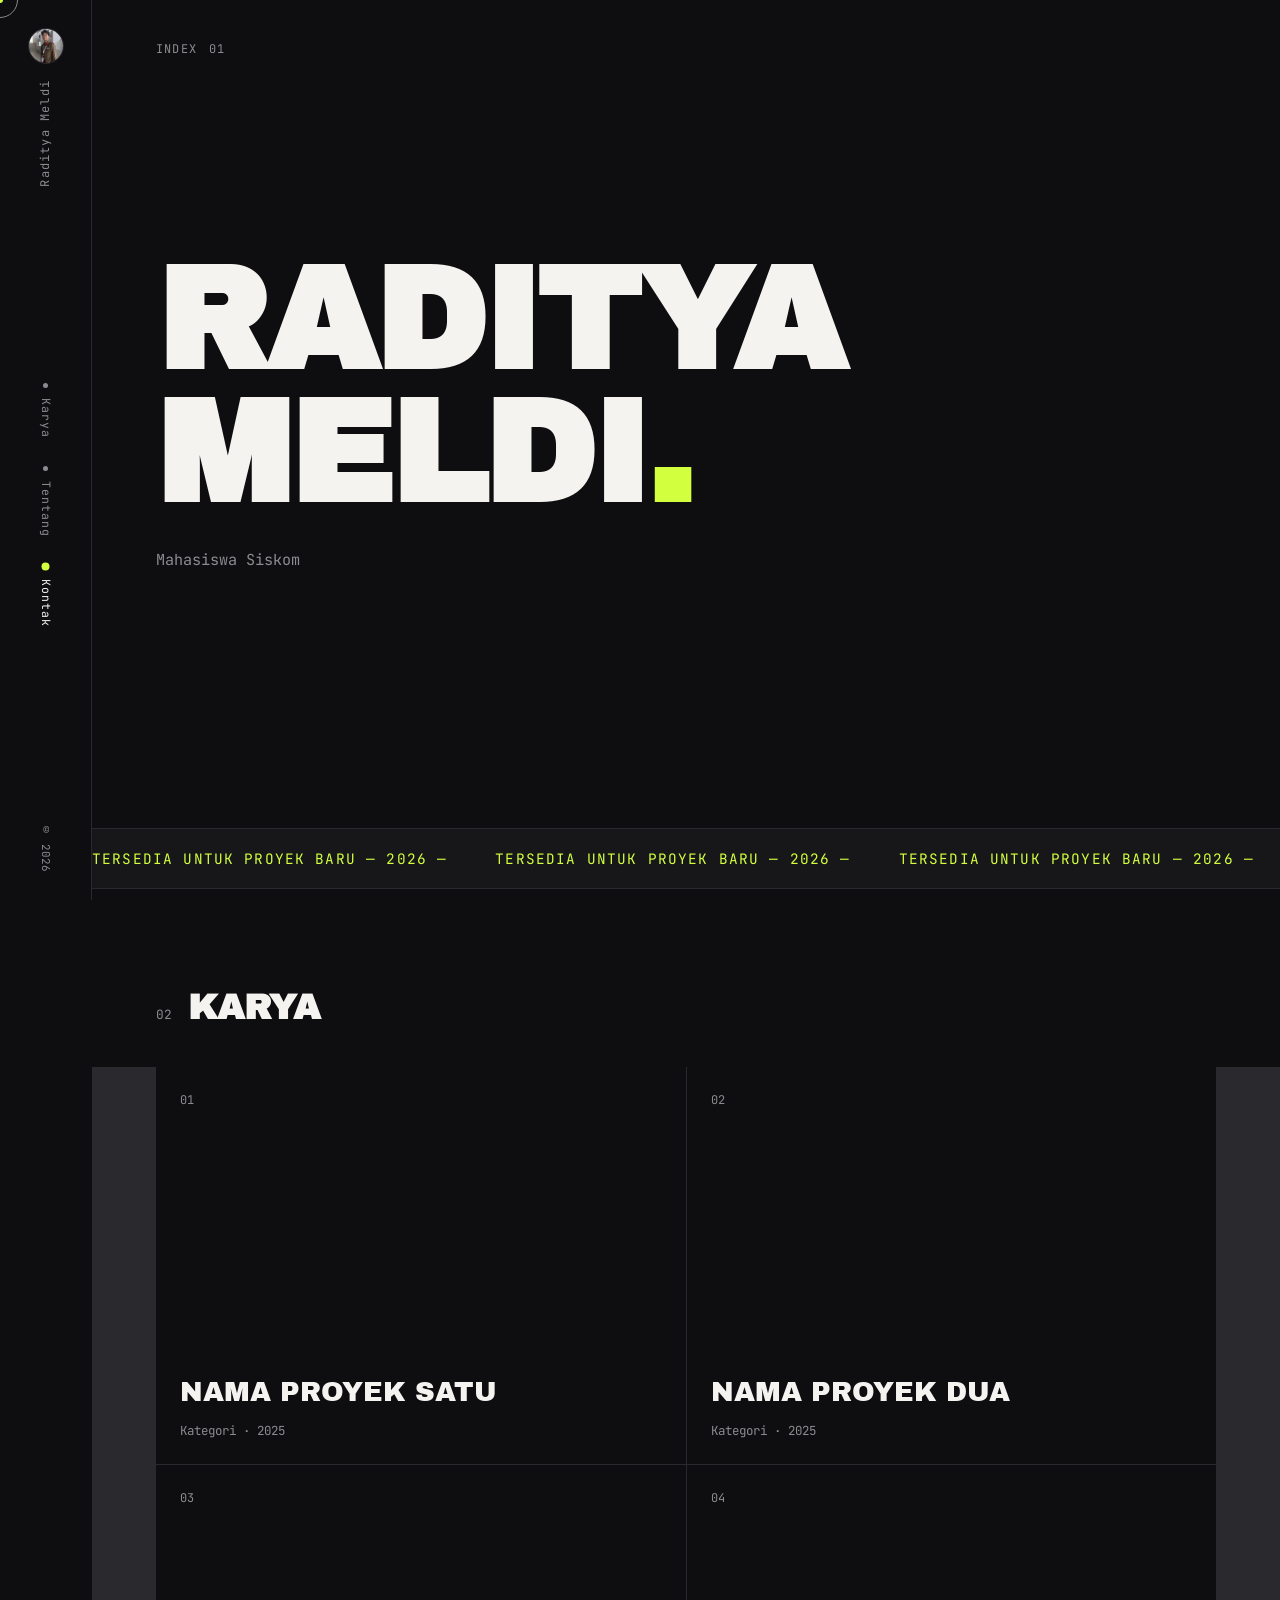
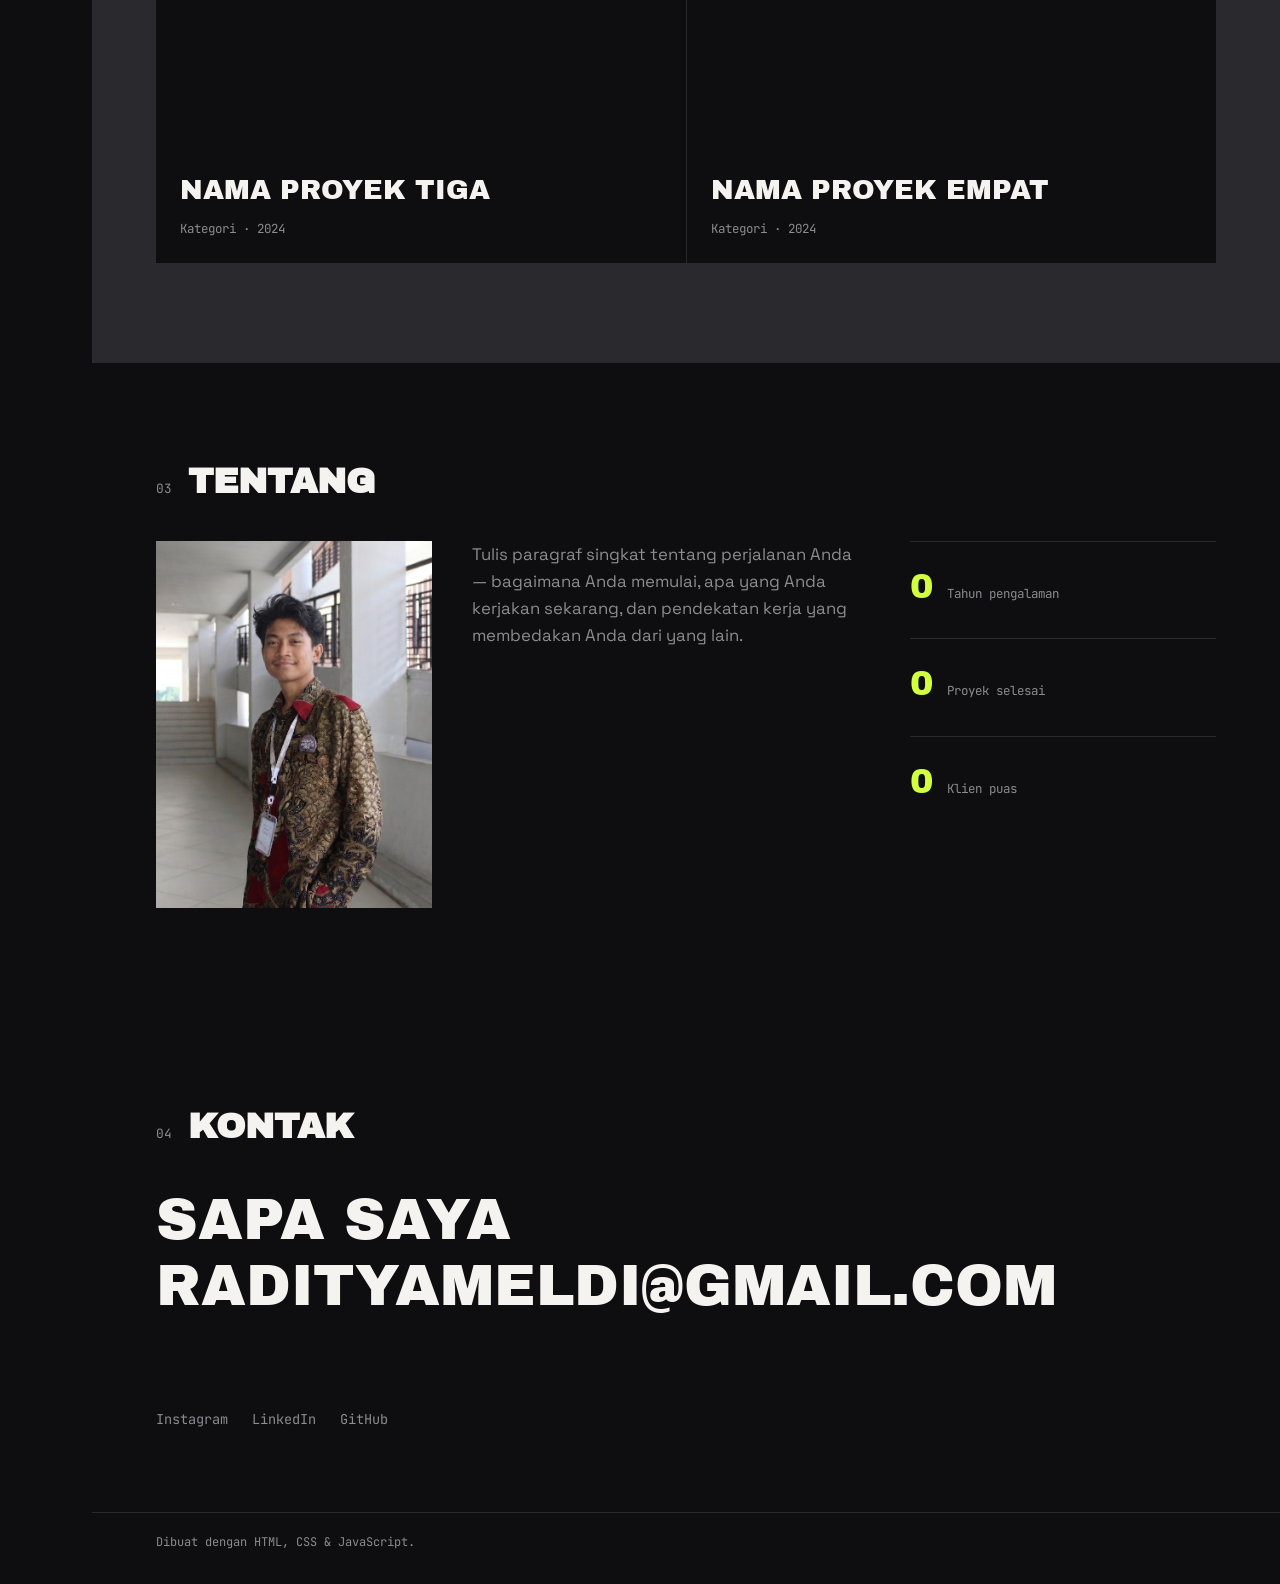
==== commit 98e3c798: "update:update code" ====
--- a/index.html
+++ b/index.html
@@ -136,7 +136,6 @@
       <a href="https://www.instagram.com/raditya_meldi" target="_blank" rel="noopener">Instagram</a>
       <a href="#" target="_blank" rel="noopener">LinkedIn</a>
       <a href="https://github.com/radityameldi" target="_blank" rel="noopener">GitHub</a>
-      <a href="https://github.com/radityameldi" target="_blank" rel="noopener">GitHub</a>
     </nav>
   </section>
 
@@ -146,6 +145,6 @@
 
 </main>
 
-<script src="app.js"></script>
+<script src="script.js"></script>
 </body>
 </html>
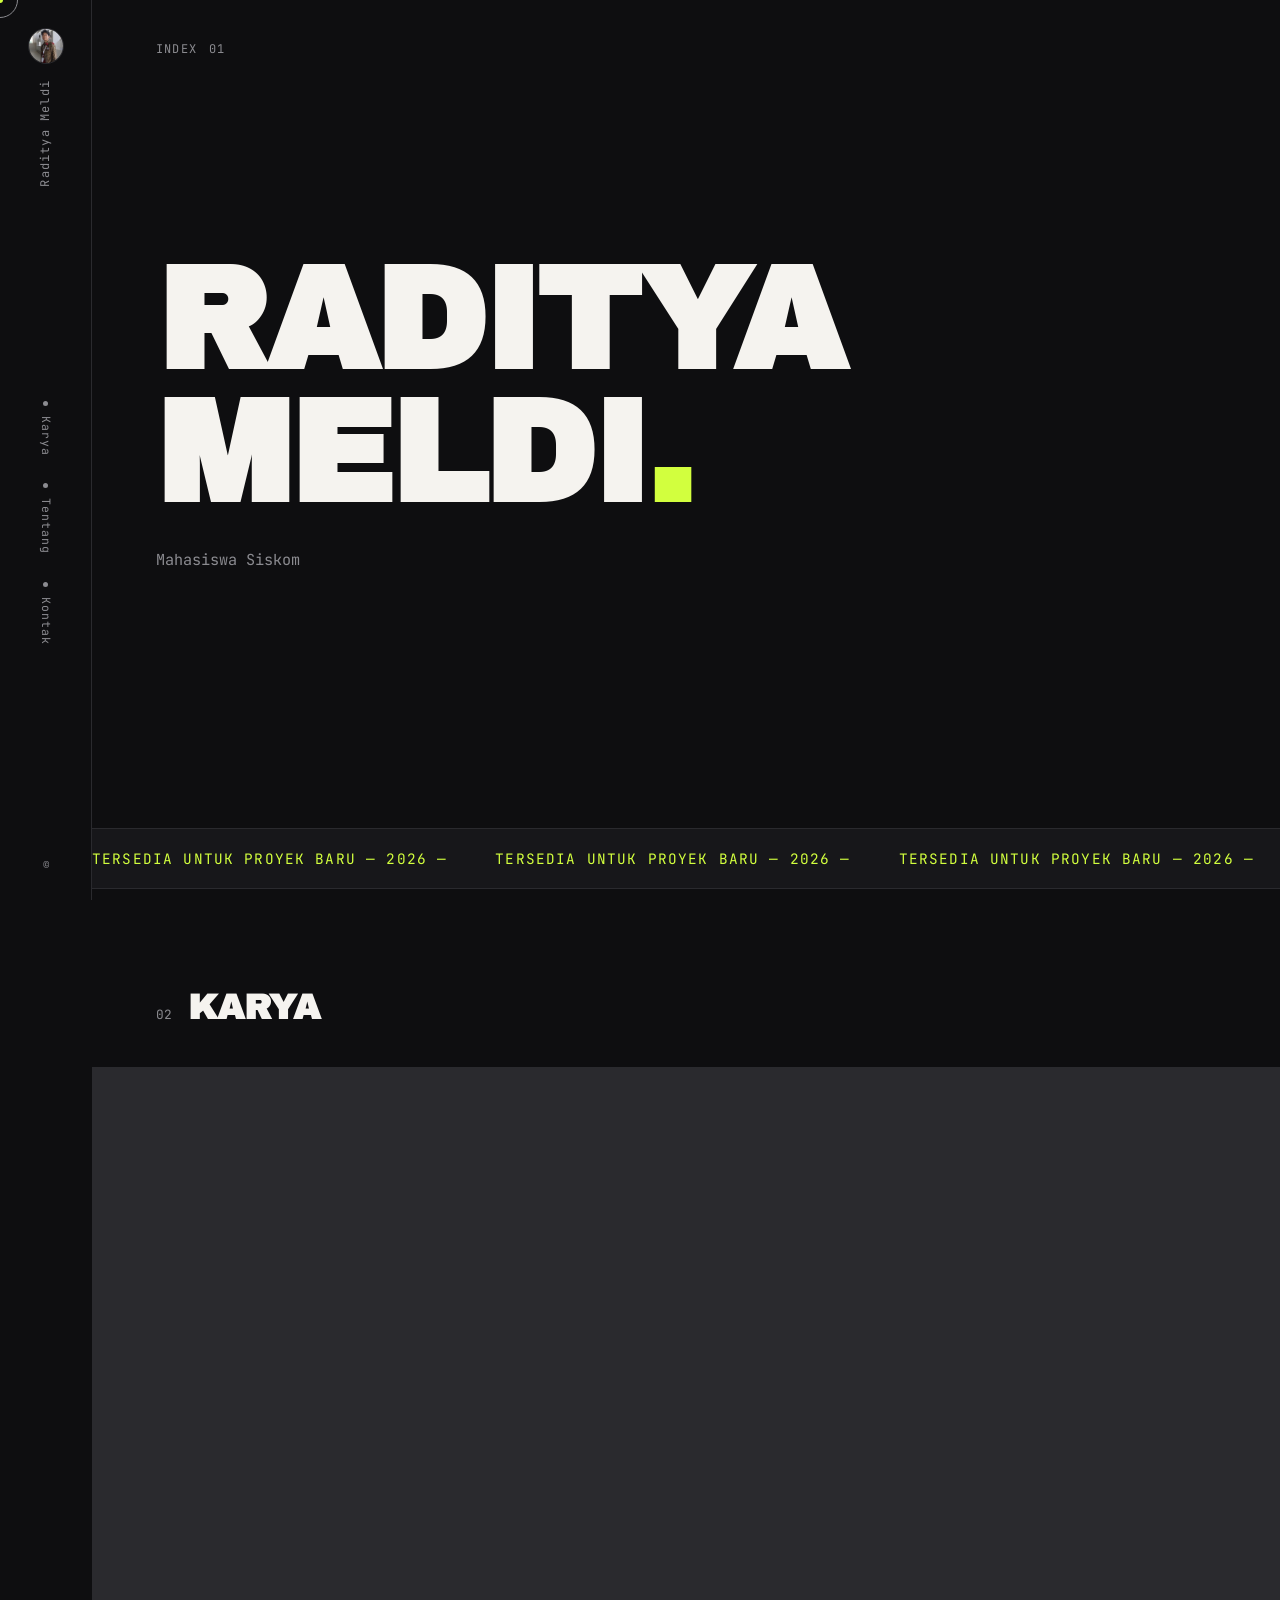
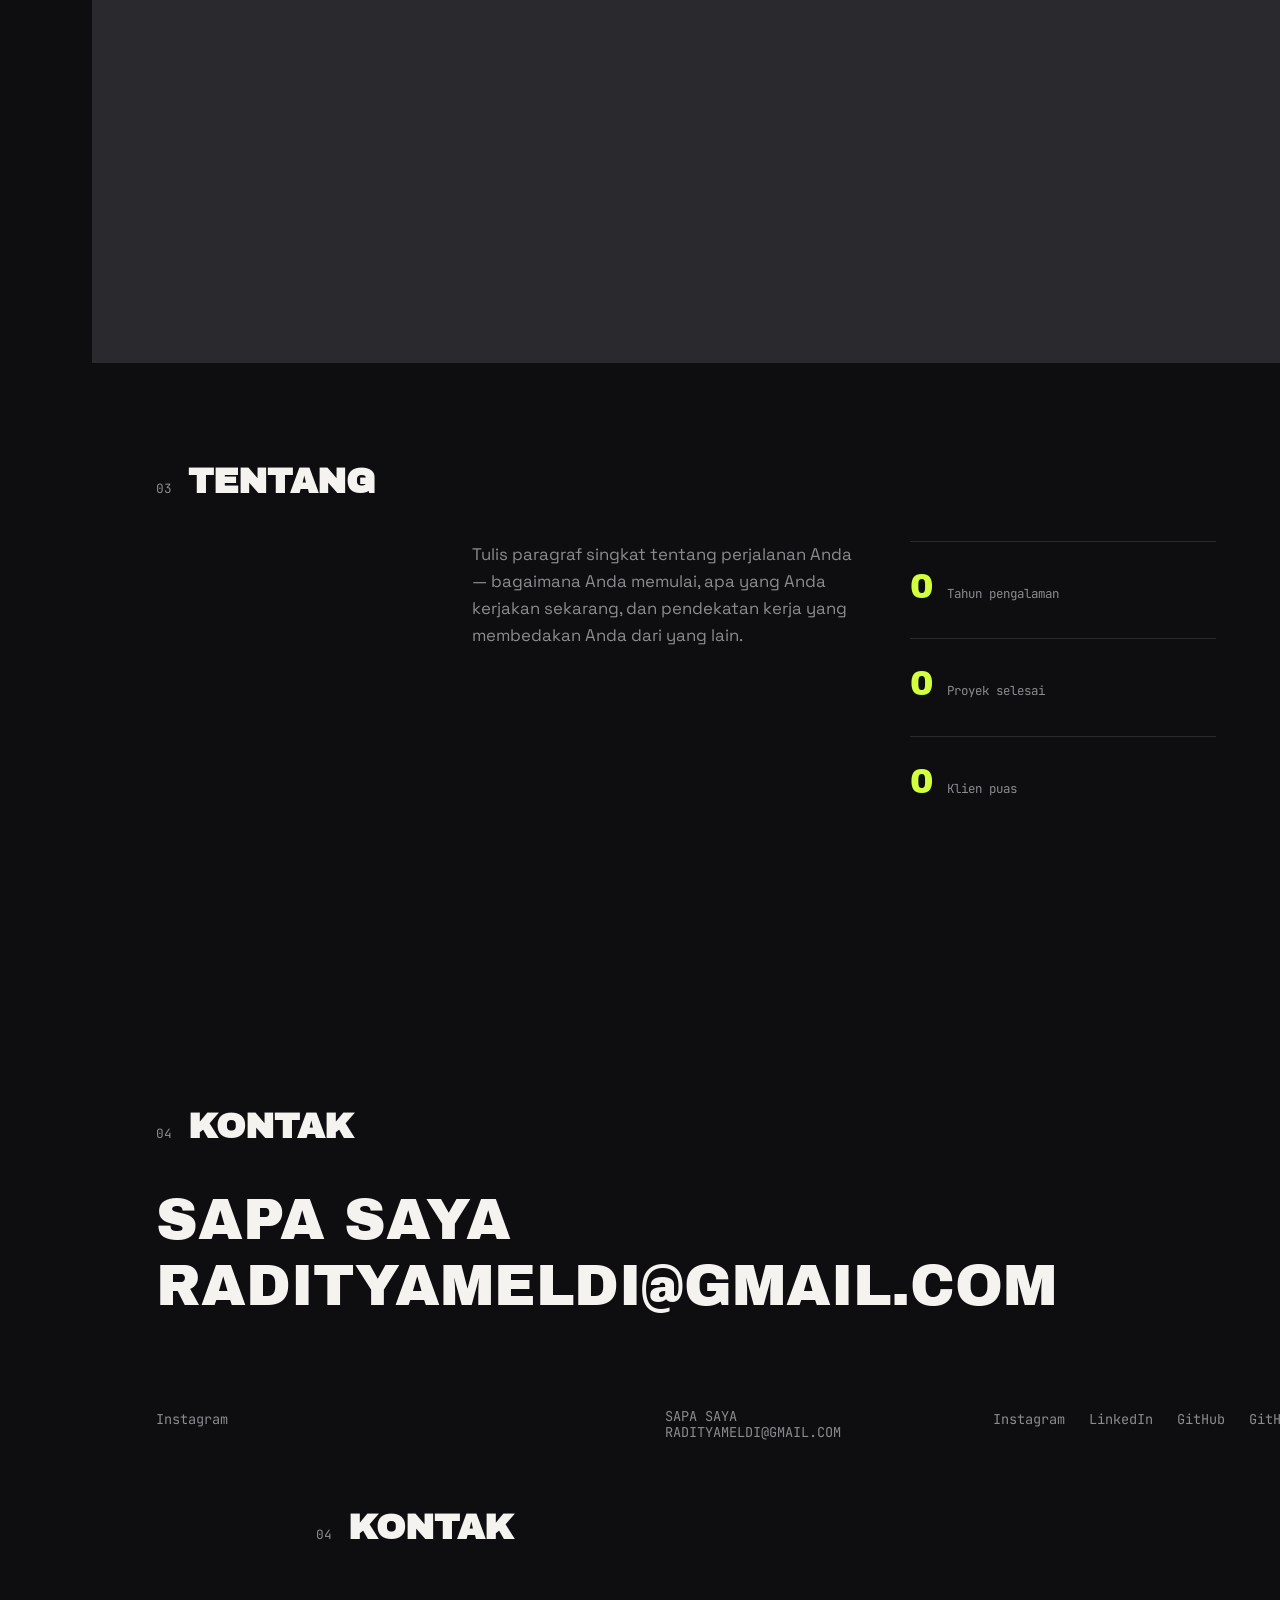
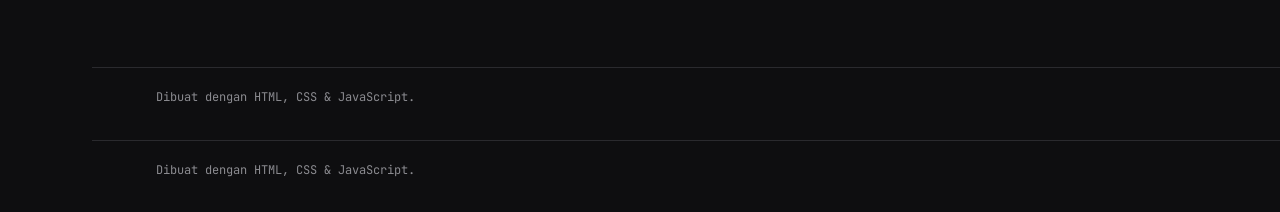
==== commit 81076476: "Merge branch 'main' of https://github.com/radityameldi/belajar-html" ====
--- a/index.html
+++ b/index.html
@@ -3,6 +3,7 @@
 <head>
 <meta charset="UTF-8">
 <meta name="viewport" content="width=device-width, initial-scale=1.0">
+<title>Raditya Meldi — Portofolio</title>
 <title>Raditya Meldi — Portofolio</title>
 <meta name="description" content="Portofolio pribadi Nama Anda — karya, tentang, dan kontak.">
 
@@ -134,7 +135,16 @@
 
     <nav class="social-row" aria-label="Tautan sosial">
       <a href="https://www.instagram.com/raditya_meldi" target="_blank" rel="noopener">Instagram</a>
+    <div class="section-label"><span>04</span><h2>Kontak</h2></div>
+
+    <a href="mailto:radityameldi@gmail.com" class="mega-email">
+      Sapa saya<br>radityameldi@gmail.com
+    </a>
+
+    <nav class="social-row" aria-label="Tautan sosial">
+      <a href="https://www.instagram.com/raditya_meldi" target="_blank" rel="noopener">Instagram</a>
       <a href="#" target="_blank" rel="noopener">LinkedIn</a>
+      <a href="https://github.com/radityameldi" target="_blank" rel="noopener">GitHub</a>
       <a href="https://github.com/radityameldi" target="_blank" rel="noopener">GitHub</a>
     </nav>
   </section>
@@ -143,8 +153,12 @@
     <p>Dibuat dengan HTML, CSS &amp; JavaScript.</p>
   </footer>
 
+  <footer class="site-footer-alt">
+    <p>Dibuat dengan HTML, CSS &amp; JavaScript.</p>
+  </footer>
+
 </main>
 
-<script src="script.js"></script>
+<script src="app.js"></script>
 </body>
 </html>
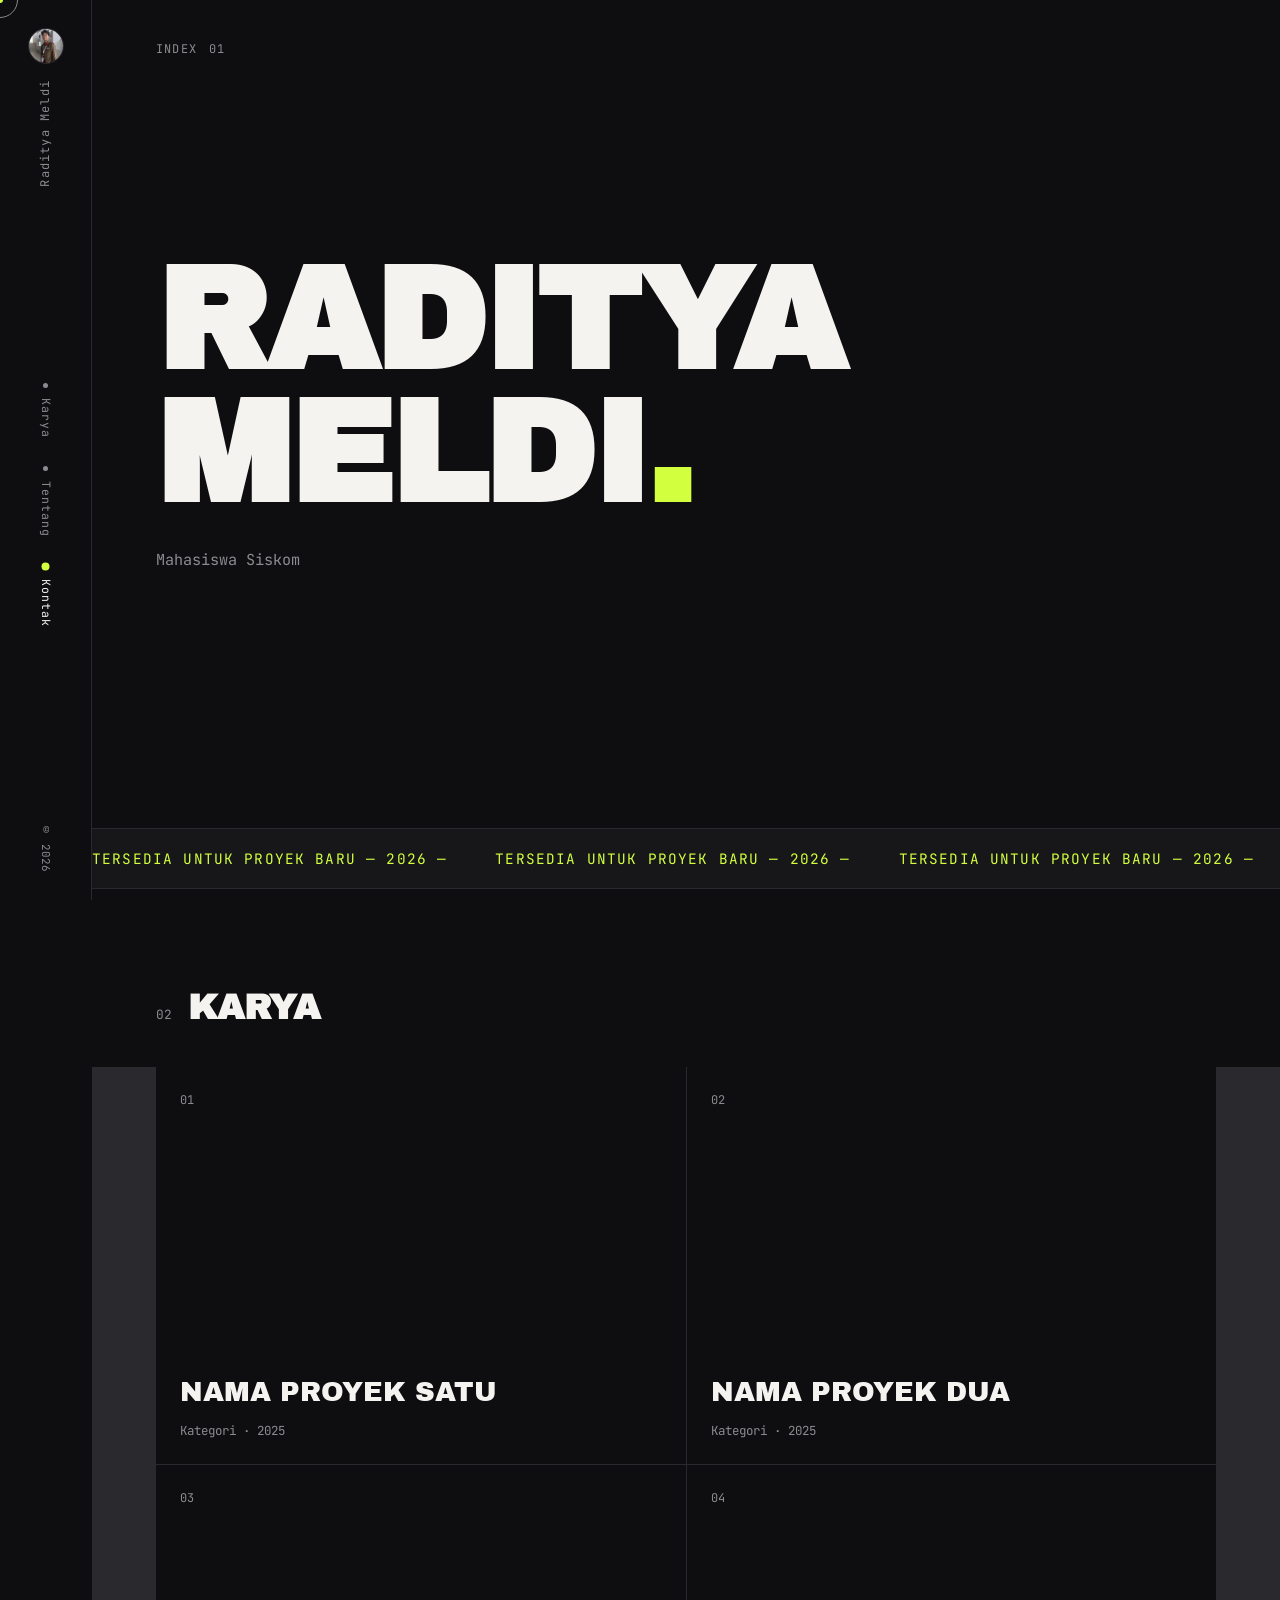
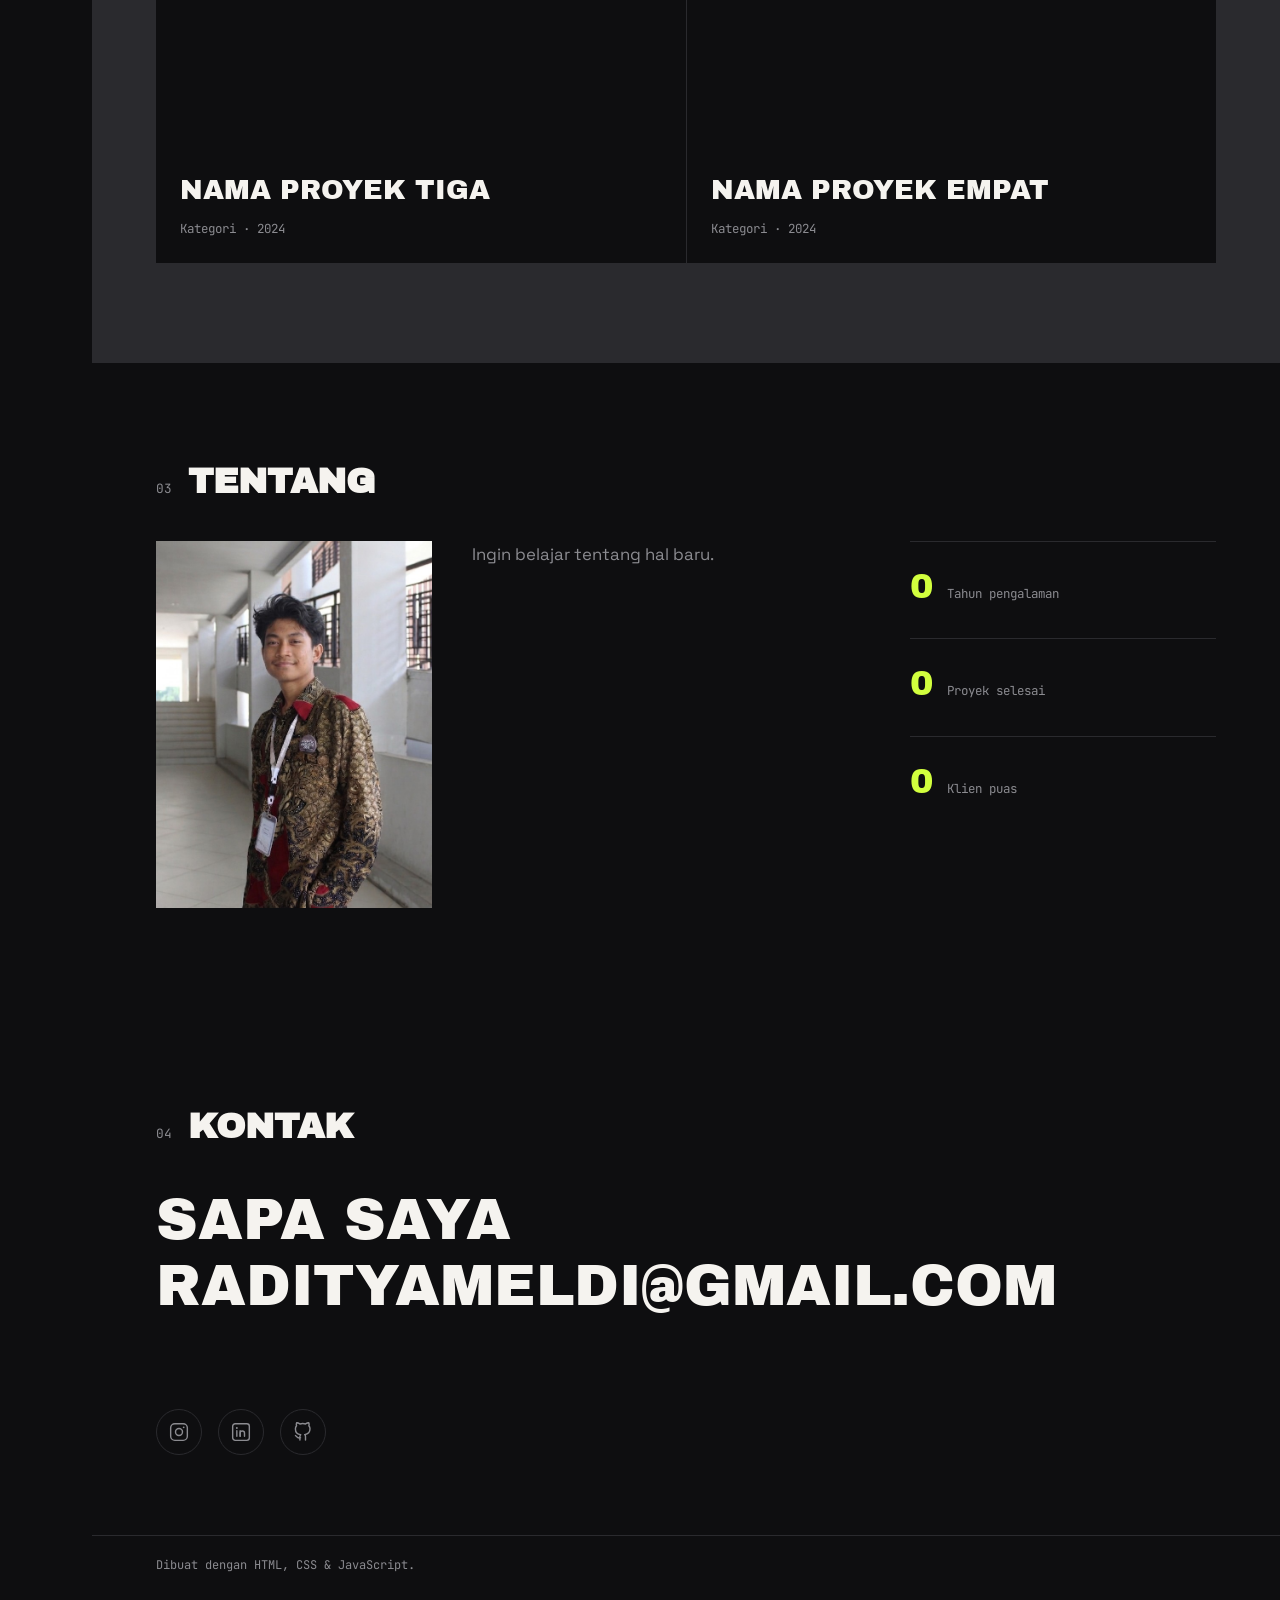
==== commit e1a07a49: "update" ====
--- a/index.html
+++ b/index.html
@@ -3,7 +3,6 @@
 <head>
 <meta charset="UTF-8">
 <meta name="viewport" content="width=device-width, initial-scale=1.0">
-<title>Raditya Meldi — Portofolio</title>
 <title>Raditya Meldi — Portofolio</title>
 <meta name="description" content="Portofolio pribadi Nama Anda — karya, tentang, dan kontak.">
 
@@ -11,7 +10,7 @@
 <link rel="preconnect" href="https://fonts.gstatic.com" crossorigin>
 <link href="https://fonts.googleapis.com/css2?family=Archivo+Black&family=Space+Grotesk:wght@400;500;600&family=JetBrains+Mono:wght@400;500&display=swap" rel="stylesheet">
 
-<link rel="stylesheet" href="style.css">
+<link rel="stylesheet" href="style-bold.css">
 </head>
 <body>
 
@@ -103,9 +102,7 @@
       </div>
 
       <p class="about-text">
-        Tulis paragraf singkat tentang perjalanan Anda — bagaimana Anda memulai,
-        apa yang Anda kerjakan sekarang, dan pendekatan kerja yang membedakan Anda
-        dari yang lain.
+        Ingin belajar tentang hal baru.
       </p>
 
       <div class="stats">
@@ -134,18 +131,32 @@
     </a>
 
     <nav class="social-row" aria-label="Tautan sosial">
-      <a href="https://www.instagram.com/raditya_meldi" target="_blank" rel="noopener">Instagram</a>
-    <div class="section-label"><span>04</span><h2>Kontak</h2></div>
+      <a href="https://www.instagram.com/raditya_meldi" target="_blank" rel="noopener" aria-label="Instagram">
+        <svg viewBox="0 0 24 24" fill="none" stroke="currentColor" stroke-width="1.7" stroke-linecap="round" stroke-linejoin="round" aria-hidden="true">
+          <rect x="2" y="2" width="20" height="20" rx="5"/>
+          <circle cx="12" cy="12" r="4.2"/>
+          <circle cx="17.6" cy="6.4" r="1.1" fill="currentColor" stroke="none"/>
+        </svg>
+        <span class="sr-only">Instagram</span>
+      </a>
 
-    <a href="mailto:radityameldi@gmail.com" class="mega-email">
-      Sapa saya<br>radityameldi@gmail.com
-    </a>
+      <a href="#" target="_blank" rel="noopener" aria-label="LinkedIn">
+        <svg viewBox="0 0 24 24" fill="none" stroke="currentColor" stroke-width="1.7" stroke-linecap="round" stroke-linejoin="round" aria-hidden="true">
+          <rect x="2" y="2" width="20" height="20" rx="3"/>
+          <line x1="7" y1="10.5" x2="7" y2="17"/>
+          <circle cx="7" cy="7.2" r="1.15" fill="currentColor" stroke="none"/>
+          <path d="M11 17v-3.6a2.6 2.6 0 0 1 5.2 0V17"/>
+          <line x1="11" y1="10.5" x2="11" y2="17"/>
+        </svg>
+        <span class="sr-only">LinkedIn</span>
+      </a>
 
-    <nav class="social-row" aria-label="Tautan sosial">
-      <a href="https://www.instagram.com/raditya_meldi" target="_blank" rel="noopener">Instagram</a>
-      <a href="#" target="_blank" rel="noopener">LinkedIn</a>
-      <a href="https://github.com/radityameldi" target="_blank" rel="noopener">GitHub</a>
-      <a href="https://github.com/radityameldi" target="_blank" rel="noopener">GitHub</a>
+      <a href="https://github.com/radityameldi" target="_blank" rel="noopener" aria-label="GitHub">
+        <svg viewBox="0 0 24 24" fill="none" stroke="currentColor" stroke-width="1.7" stroke-linecap="round" stroke-linejoin="round" aria-hidden="true">
+          <path d="M9 19c-4.3 1.4-4.3-2.2-6-2.7m12 5.3v-3.9a3.3 3.3 0 0 0-.95-2.6c3.1-.35 6.35-1.55 6.35-6.9A5.35 5.35 0 0 0 19 4.6a5 5 0 0 0-.1-3.7s-1.15-.35-3.8 1.45a13 13 0 0 0-6.9 0C5.55.55 4.4.9 4.4.9A5 5 0 0 0 4.3 4.6 5.35 5.35 0 0 0 2.9 8.3c0 5.3 3.25 6.5 6.35 6.9a3.3 3.3 0 0 0-.95 2.55V21.7"/>
+        </svg>
+        <span class="sr-only">GitHub</span>
+      </a>
     </nav>
   </section>
 
@@ -153,12 +164,8 @@
     <p>Dibuat dengan HTML, CSS &amp; JavaScript.</p>
   </footer>
 
-  <footer class="site-footer-alt">
-    <p>Dibuat dengan HTML, CSS &amp; JavaScript.</p>
-  </footer>
-
 </main>
 
-<script src="app.js"></script>
+<script src="script-bold.js"></script>
 </body>
 </html>
--- a/style-bold.css
+++ b/style-bold.css
@@ -0,0 +1,550 @@
+/* ============================================
+   TOKEN — ganti nilai di sini untuk mengubah
+   tema warna & tipografi di seluruh halaman
+   ============================================ */
+:root {
+  --bg: #0e0e10;
+  --bg-alt: #17171a;
+  --fg: #f5f3ef;
+  --fg-dim: #8b8b90;
+  --accent: #d2ff3e;
+  --accent-2: #6c5ce7;
+  --line: #2a2a2e;
+
+  --font-display: "Archivo Black", "Space Grotesk", sans-serif;
+  --font-body: "Space Grotesk", sans-serif;
+  --font-mono: "JetBrains Mono", monospace;
+
+  --sidebar-w: 92px;
+  --edge: clamp(24px, 5vw, 64px);
+  --ease: cubic-bezier(0.16, 1, 0.3, 1);
+}
+
+/* ============================================
+   RESET DASAR
+   ============================================ */
+*, *::before, *::after { box-sizing: border-box; }
+
+body {
+  margin: 0;
+  background: var(--bg);
+  color: var(--fg);
+  font-family: var(--font-body);
+  line-height: 1.6;
+  -webkit-font-smoothing: antialiased;
+}
+
+h1, h2 { margin: 0; }
+p { margin: 0; }
+ul { list-style: none; margin: 0; padding: 0; }
+a { color: inherit; text-decoration: none; }
+
+a:focus-visible,
+button:focus-visible {
+  outline: 2px solid var(--accent);
+  outline-offset: 3px;
+}
+
+.skip-link {
+  position: absolute;
+  left: -999px;
+  background: var(--fg);
+  color: var(--bg);
+  padding: 12px 20px;
+  z-index: 100;
+}
+.skip-link:focus {
+  left: 16px;
+  top: 16px;
+}
+
+@media (prefers-reduced-motion: reduce) {
+  *, *::before, *::after {
+    animation-duration: 0.01ms !important;
+    transition-duration: 0.01ms !important;
+  }
+}
+
+/* ============================================
+   KURSOR KUSTOM — hanya pada perangkat mouse
+   ============================================ */
+.cursor-dot, .cursor-ring {
+  position: fixed;
+  top: 0;
+  left: 0;
+  border-radius: 50%;
+  pointer-events: none;
+  z-index: 999;
+  transform: translate(-50%, -50%);
+  display: none;
+}
+
+.cursor-dot {
+  width: 6px;
+  height: 6px;
+  background: var(--accent);
+}
+
+.cursor-ring {
+  width: 36px;
+  height: 36px;
+  border: 1px solid var(--fg-dim);
+  transition: width 0.25s var(--ease), height 0.25s var(--ease),
+    border-color 0.25s var(--ease), transform 0.15s linear;
+}
+
+.cursor-ring.hovering {
+  width: 64px;
+  height: 64px;
+  border-color: var(--accent);
+}
+
+@media (hover: hover) and (pointer: fine) {
+  body { cursor: none; }
+  a, button { cursor: none; }
+  .cursor-dot, .cursor-ring { display: block; }
+}
+
+/* ============================================
+   SIDEBAR
+   ============================================ */
+.sidebar {
+  position: fixed;
+  top: 0;
+  left: 0;
+  width: var(--sidebar-w);
+  height: 100vh;
+  display: flex;
+  flex-direction: column;
+  align-items: center;
+  justify-content: space-between;
+  padding: 28px 0;
+  border-right: 1px solid var(--line);
+  z-index: 20;
+}
+
+.side-top {
+  display: flex;
+  flex-direction: column;
+  align-items: center;
+  gap: 16px;
+}
+
+.side-avatar {
+  width: 36px;
+  height: 36px;
+  border-radius: 50%;
+  overflow: hidden;
+  border: 1px solid var(--line);
+  flex-shrink: 0;
+}
+
+.side-avatar img {
+  width: 100%;
+  height: 100%;
+  object-fit: cover;
+}
+
+.side-logo {
+  writing-mode: vertical-rl;
+  transform: rotate(180deg);
+  font-family: var(--font-mono);
+  font-size: 0.75rem;
+  letter-spacing: 0.1em;
+  color: var(--fg-dim);
+}
+
+.side-nav {
+  display: flex;
+  flex-direction: column;
+  gap: 28px;
+}
+
+.side-nav a {
+  writing-mode: vertical-rl;
+  display: flex;
+  align-items: center;
+  gap: 10px;
+  font-family: var(--font-mono);
+  font-size: 0.72rem;
+  letter-spacing: 0.08em;
+  color: var(--fg-dim);
+  transition: color 0.3s var(--ease);
+}
+
+.side-nav a .dot {
+  width: 5px;
+  height: 5px;
+  border-radius: 50%;
+  background: var(--fg-dim);
+  transition: background 0.3s var(--ease), transform 0.3s var(--ease);
+}
+
+.side-nav a:hover,
+.side-nav a.active {
+  color: var(--fg);
+}
+
+.side-nav a:hover .dot,
+.side-nav a.active .dot {
+  background: var(--accent);
+  transform: scale(1.6);
+}
+
+.side-foot {
+  writing-mode: vertical-rl;
+  font-family: var(--font-mono);
+  font-size: 0.68rem;
+  color: var(--fg-dim);
+}
+
+/* ============================================
+   LAYOUT UTAMA
+   ============================================ */
+main {
+  margin-left: var(--sidebar-w);
+}
+
+/* ============================================
+   HERO
+   ============================================ */
+.hero-grid {
+  min-height: 92vh;
+  display: flex;
+  flex-direction: column;
+  justify-content: center;
+  padding: 0 var(--edge);
+  position: relative;
+}
+
+.hero-index {
+  position: absolute;
+  top: 40px;
+  left: var(--edge);
+  display: flex;
+  gap: 12px;
+  font-family: var(--font-mono);
+  font-size: 0.75rem;
+  color: var(--fg-dim);
+  letter-spacing: 0.1em;
+}
+
+.mega-title {
+  font-family: var(--font-display);
+  font-size: clamp(3.2rem, 13vw, 9rem);
+  line-height: 0.92;
+  letter-spacing: -0.02em;
+  text-transform: uppercase;
+}
+
+.accent-dot { color: var(--accent); }
+
+.hero-role {
+  margin-top: 28px;
+  font-family: var(--font-mono);
+  font-size: 0.95rem;
+  color: var(--fg-dim);
+  max-width: 40ch;
+}
+
+/* ============================================
+   MARQUEE — teks berjalan
+   ============================================ */
+.marquee {
+  overflow: hidden;
+  border-top: 1px solid var(--line);
+  border-bottom: 1px solid var(--line);
+  background: var(--bg-alt);
+  padding: 18px 0;
+}
+
+.marquee-track {
+  display: flex;
+  width: max-content;
+  animation: scroll-left 22s linear infinite;
+}
+
+.marquee-track span {
+  font-family: var(--font-mono);
+  font-size: 0.9rem;
+  letter-spacing: 0.08em;
+  color: var(--accent);
+  padding-right: 3rem;
+  white-space: nowrap;
+}
+
+@keyframes scroll-left {
+  from { transform: translateX(0); }
+  to { transform: translateX(-50%); }
+}
+
+/* ============================================
+   SECTION LABEL (dipakai di work/about/contact)
+   ============================================ */
+.section-label {
+  display: flex;
+  align-items: baseline;
+  gap: 16px;
+  padding: clamp(48px, 8vw, 90px) var(--edge) 32px;
+}
+
+.section-label span {
+  font-family: var(--font-mono);
+  font-size: 0.8rem;
+  color: var(--fg-dim);
+}
+
+.section-label h2 {
+  font-family: var(--font-display);
+  font-size: clamp(1.6rem, 3vw, 2.2rem);
+  text-transform: uppercase;
+}
+
+/* ============================================
+   WORK — galeri grid
+   ============================================ */
+.grid-gallery {
+  display: grid;
+  grid-template-columns: repeat(2, 1fr);
+  gap: 1px;
+  background: var(--line);
+  padding: 0 var(--edge) clamp(60px, 8vw, 100px);
+}
+
+.tile {
+  background: var(--bg);
+  aspect-ratio: 4 / 3;
+  opacity: 0;
+  transform: translateY(30px);
+  transition: opacity 0.7s var(--ease), transform 0.7s var(--ease);
+}
+
+.tile.in-view {
+  opacity: 1;
+  transform: translateY(0);
+}
+
+.tile a {
+  display: flex;
+  flex-direction: column;
+  justify-content: flex-end;
+  height: 100%;
+  padding: 24px;
+  background: linear-gradient(160deg, var(--tile-color) 0%, transparent 70%);
+  background-size: 100% 0%;
+  background-repeat: no-repeat;
+  background-position: bottom;
+  transition: background-size 0.45s var(--ease);
+}
+
+.tile a:hover {
+  background-size: 100% 100%;
+}
+
+.tile-num {
+  font-family: var(--font-mono);
+  font-size: 0.75rem;
+  color: var(--fg-dim);
+  margin-bottom: auto;
+}
+
+.tile-title {
+  font-family: var(--font-display);
+  font-size: clamp(1.2rem, 2.4vw, 1.7rem);
+  text-transform: uppercase;
+  margin-top: 16px;
+}
+
+.tile-meta {
+  font-family: var(--font-mono);
+  font-size: 0.78rem;
+  color: var(--fg-dim);
+  margin-top: 6px;
+}
+
+@media (max-width: 720px) {
+  .grid-gallery { grid-template-columns: 1fr; }
+}
+
+/* ============================================
+   ABOUT
+   ============================================ */
+.about-grid {
+  display: grid;
+  grid-template-columns: 0.9fr 1.3fr 1fr;
+  gap: 40px;
+  padding: 0 var(--edge) clamp(60px, 8vw, 100px);
+}
+
+.about-photo {
+  aspect-ratio: 3 / 4;
+  overflow: hidden;
+  background: var(--accent);
+  opacity: 0;
+  transform: translateY(24px);
+  transition: opacity 0.7s var(--ease), transform 0.7s var(--ease);
+}
+
+.about-photo.in-view {
+  opacity: 1;
+  transform: translateY(0);
+}
+
+.about-photo img {
+  width: 100%;
+  height: 100%;
+  object-fit: cover;
+  /* Efek duotone selaras warna aksen — hapus mix-blend-mode & filter
+     di bawah ini jika ingin foto tampil dengan warna asli
+  filter: grayscale(100%) contrast(1.15);
+  mix-blend-mode: luminosity; */
+}
+
+.about-text {
+  color: var(--fg-dim);
+  font-size: 1.05rem;
+  max-width: 55ch;
+  align-self: start;
+}
+
+.stats {
+  display: flex;
+  flex-direction: column;
+  gap: 24px;
+}
+
+.stat {
+  display: flex;
+  align-items: baseline;
+  gap: 14px;
+  border-top: 1px solid var(--line);
+  padding-top: 16px;
+}
+
+.stat-num {
+  font-family: var(--font-display);
+  font-size: 2.2rem;
+  color: var(--accent);
+}
+
+.stat-label {
+  font-family: var(--font-mono);
+  font-size: 0.78rem;
+  color: var(--fg-dim);
+}
+
+@media (max-width: 720px) {
+  .about-grid { grid-template-columns: 1fr; }
+  .about-photo { max-width: 220px; aspect-ratio: 1 / 1; }
+}
+
+/* ============================================
+   CONTACT
+   ============================================ */
+.mega-email {
+  display: block;
+  margin: 0 var(--edge) clamp(50px, 8vw, 90px);
+  font-family: var(--font-display);
+  font-size: clamp(1.8rem, 6vw, 3.6rem);
+  text-transform: uppercase;
+  line-height: 1.15;
+  transition: color 0.3s var(--ease);
+}
+
+.mega-email:hover { color: var(--accent); }
+
+.social-row {
+  display: flex;
+  gap: 16px;
+  padding: 0 var(--edge) 80px;
+}
+
+.social-row a {
+  width: 46px;
+  height: 46px;
+  display: grid;
+  place-items: center;
+  border: 1px solid var(--line);
+  border-radius: 50%;
+  color: var(--fg-dim);
+  transition: color 0.3s var(--ease), border-color 0.3s var(--ease),
+    background 0.3s var(--ease), transform 0.3s var(--ease);
+}
+
+.social-row a svg {
+  width: 20px;
+  height: 20px;
+  display: block;
+}
+
+.social-row a:hover {
+  color: var(--bg);
+  background: var(--accent);
+  border-color: var(--accent);
+  transform: translateY(-3px);
+}
+
+/* Teks tetap ada untuk pembaca layar, tapi tidak terlihat */
+.sr-only {
+  position: absolute;
+  width: 1px;
+  height: 1px;
+  padding: 0;
+  margin: -1px;
+  overflow: hidden;
+  clip: rect(0, 0, 0, 0);
+  white-space: nowrap;
+  border: 0;
+}
+
+/* ============================================
+   FOOTER
+   ============================================ */
+.site-footer-alt {
+  border-top: 1px solid var(--line);
+  padding: 20px var(--edge) 32px;
+}
+
+.site-footer-alt p {
+  font-family: var(--font-mono);
+  font-size: 0.75rem;
+  color: var(--fg-dim);
+}
+
+/* ============================================
+   RESPONSIVE — sidebar jadi bar atas di mobile
+   ============================================ */
+@media (max-width: 640px) {
+  .sidebar {
+    position: sticky;
+    top: 0;
+    width: 100%;
+    height: auto;
+    flex-direction: row;
+    justify-content: space-between;
+    padding: 16px 20px;
+    border-right: none;
+    border-bottom: 1px solid var(--line);
+    background: var(--bg);
+  }
+
+  .side-top {
+    flex-direction: row;
+  }
+
+  .side-logo, .side-nav a, .side-foot {
+    writing-mode: horizontal-tb;
+    transform: none;
+  }
+
+  .side-nav {
+    flex-direction: row;
+    gap: 18px;
+  }
+
+  .side-foot { display: none; }
+
+  main { margin-left: 0; }
+
+  .hero-grid { min-height: 70vh; padding-top: 60px; }
+}
